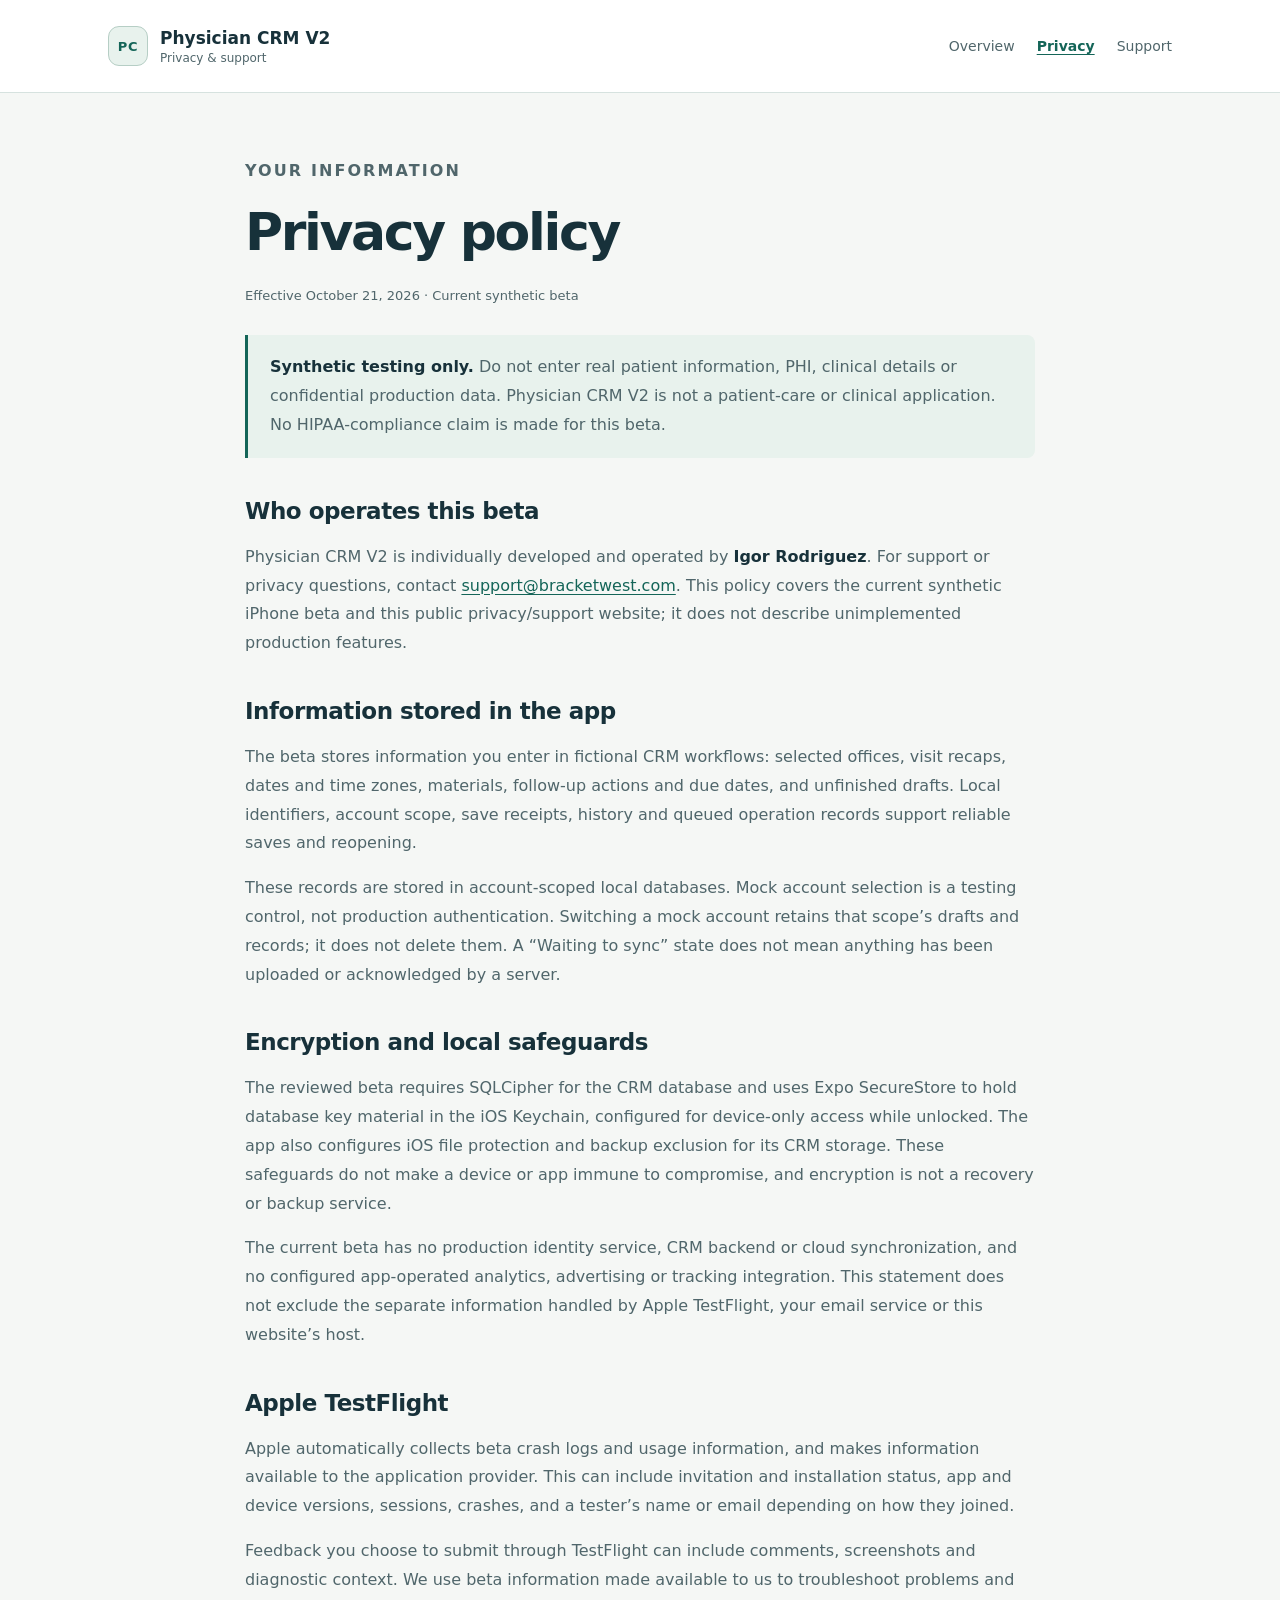
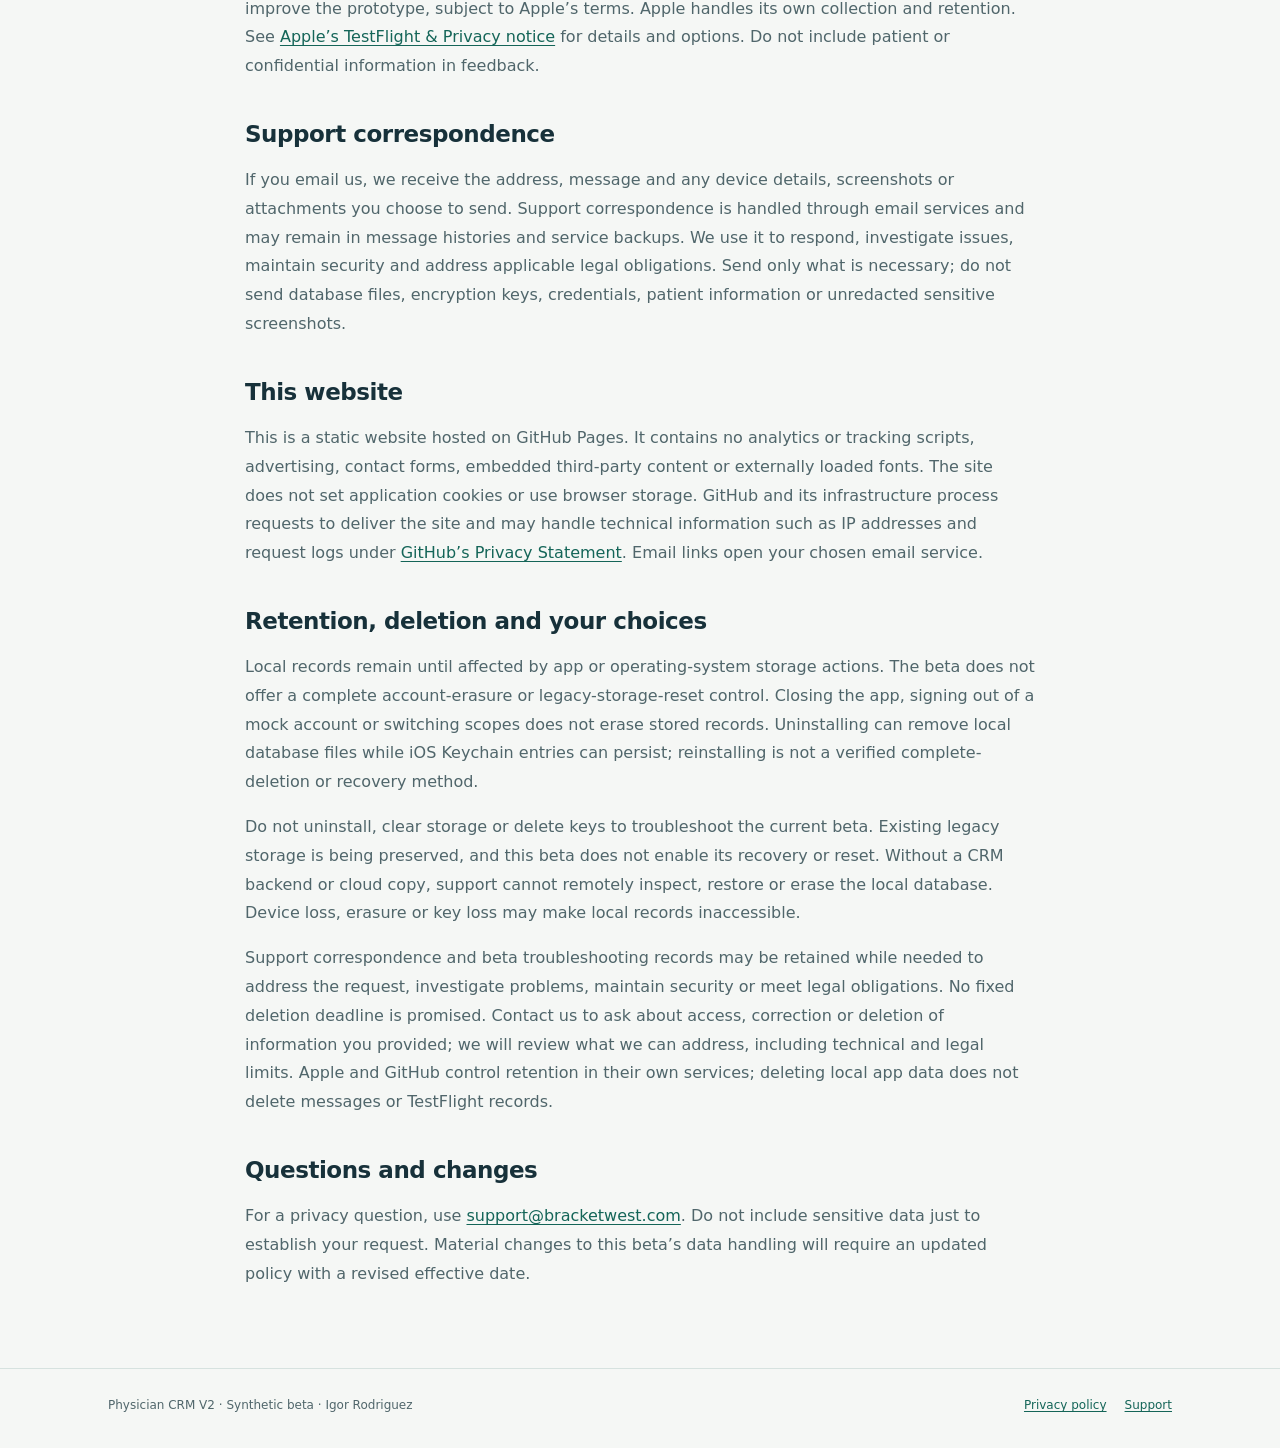
==== privacy/index.html @ 6b70af7c "Publish CRM V2 synthetic beta privacy policy and support" ====
<!doctype html>
<html lang="en"><head><meta charset="utf-8"><meta name="viewport" content="width=device-width, initial-scale=1"><meta name="theme-color" content="#146558"><meta name="description" content="Privacy policy for the current Physician CRM V2 synthetic beta and its support website."><meta name="referrer" content="strict-origin-when-cross-origin"><title>Privacy policy | Physician CRM V2</title><link rel="canonical" href="https://sketchiergnome0.github.io/physician-crm-v2-pages/privacy/"><link rel="icon" href="../icon.svg" type="image/svg+xml"><link rel="stylesheet" href="../style.css"></head>
<body><a class="skip" href="#main">Skip to content</a><header><div class="shell"><a class="brand" href="../"><span class="brandmark" aria-hidden="true">PC</span><span>Physician CRM V2<small>Privacy &amp; support</small></span></a><nav aria-label="Main navigation"><a href="../">Overview</a><a href="../privacy/" aria-current="page">Privacy</a><a href="../support/">Support</a></nav></div></header><main id="main" class="shell">
<article class="document"><p class="eyebrow">Your information</p><h1>Privacy policy</h1><p class="meta">Effective October 21, 2026 · Current synthetic beta</p>
<aside class="notice"><p><strong>Synthetic testing only.</strong> Do not enter real patient information, PHI, clinical details or confidential production data. Physician CRM V2 is not a patient-care or clinical application. No HIPAA-compliance claim is made for this beta.</p></aside>
<h2>Who operates this beta</h2><p>Physician CRM V2 is individually developed and operated by <strong>Igor Rodriguez</strong>. For support or privacy questions, contact <a href="mailto:support@bracketwest.com">support@bracketwest.com</a>. This policy covers the current synthetic iPhone beta and this public privacy/support website; it does not describe unimplemented production features.</p>
<h2>Information stored in the app</h2><p>The beta stores information you enter in fictional CRM workflows: selected offices, visit recaps, dates and time zones, materials, follow-up actions and due dates, and unfinished drafts. Local identifiers, account scope, save receipts, history and queued operation records support reliable saves and reopening.</p><p>These records are stored in account-scoped local databases. Mock account selection is a testing control, not production authentication. Switching a mock account retains that scope’s drafts and records; it does not delete them. A “Waiting to sync” state does not mean anything has been uploaded or acknowledged by a server.</p>
<h2>Encryption and local safeguards</h2><p>The reviewed beta requires SQLCipher for the CRM database and uses Expo SecureStore to hold database key material in the iOS Keychain, configured for device-only access while unlocked. The app also configures iOS file protection and backup exclusion for its CRM storage. These safeguards do not make a device or app immune to compromise, and encryption is not a recovery or backup service.</p><p>The current beta has no production identity service, CRM backend or cloud synchronization, and no configured app-operated analytics, advertising or tracking integration. This statement does not exclude the separate information handled by Apple TestFlight, your email service or this website’s host.</p>
<h2>Apple TestFlight</h2><p>Apple automatically collects beta crash logs and usage information, and makes information available to the application provider. This can include invitation and installation status, app and device versions, sessions, crashes, and a tester’s name or email depending on how they joined.</p><p>Feedback you choose to submit through TestFlight can include comments, screenshots and diagnostic context. We use beta information made available to us to troubleshoot problems and improve the prototype, subject to Apple’s terms. Apple handles its own collection and retention. See <a href="https://www.apple.com/legal/privacy/data/en/test-flight/">Apple’s TestFlight &amp; Privacy notice</a> for details and options. Do not include patient or confidential information in feedback.</p>
<h2>Support correspondence</h2><p>If you email us, we receive the address, message and any device details, screenshots or attachments you choose to send. Support correspondence is handled through email services and may remain in message histories and service backups. We use it to respond, investigate issues, maintain security and address applicable legal obligations. Send only what is necessary; do not send database files, encryption keys, credentials, patient information or unredacted sensitive screenshots.</p>
<h2>This website</h2><p>This is a static website hosted on GitHub Pages. It contains no analytics or tracking scripts, advertising, contact forms, embedded third-party content or externally loaded fonts. The site does not set application cookies or use browser storage. GitHub and its infrastructure process requests to deliver the site and may handle technical information such as IP addresses and request logs under <a href="https://docs.github.com/en/site-policy/privacy-policies/github-general-privacy-statement">GitHub’s Privacy Statement</a>. Email links open your chosen email service.</p>
<h2>Retention, deletion and your choices</h2><p>Local records remain until affected by app or operating-system storage actions. The beta does not offer a complete account-erasure or legacy-storage-reset control. Closing the app, signing out of a mock account or switching scopes does not erase stored records. Uninstalling can remove local database files while iOS Keychain entries can persist; reinstalling is not a verified complete-deletion or recovery method.</p><p>Do not uninstall, clear storage or delete keys to troubleshoot the current beta. Existing legacy storage is being preserved, and this beta does not enable its recovery or reset. Without a CRM backend or cloud copy, support cannot remotely inspect, restore or erase the local database. Device loss, erasure or key loss may make local records inaccessible.</p><p>Support correspondence and beta troubleshooting records may be retained while needed to address the request, investigate problems, maintain security or meet legal obligations. No fixed deletion deadline is promised. Contact us to ask about access, correction or deletion of information you provided; we will review what we can address, including technical and legal limits. Apple and GitHub control retention in their own services; deleting local app data does not delete messages or TestFlight records.</p>
<h2>Questions and changes</h2><p>For a privacy question, use <a href="mailto:support@bracketwest.com">support@bracketwest.com</a>. Do not include sensitive data just to establish your request. Material changes to this beta’s data handling will require an updated policy with a revised effective date.</p>
</article></main><footer><div class="shell"><span>Physician CRM V2 · Synthetic beta · Igor Rodriguez</span><span><a href="../privacy/">Privacy policy</a><a href="../support/">Support</a></span></div></footer></body></html>
---- style.css ----
@charset "UTF-8";
:root{color-scheme:light;--ink:#17313a;--muted:#50666b;--paper:#f5f7f5;--line:#d6e2df;--accent:#146558;--soft:#e8f2ed;font-family:ui-sans-serif,system-ui,-apple-system,BlinkMacSystemFont,"Segoe UI",sans-serif;background:var(--paper);color:var(--ink)}
*{box-sizing:border-box}body{margin:0}a{color:var(--accent);text-underline-offset:.2em}a:hover{text-decoration-thickness:2px}a:focus-visible{outline:3px solid #9f691c;outline-offset:5px;border-radius:3px}.skip{position:absolute;left:16px;top:-70px;background:white;padding:12px;z-index:2}.skip:focus{top:12px}.shell{max-width:1120px;margin:auto;padding:0 28px}header{border-bottom:1px solid var(--line);background:#fff}header .shell{min-height:92px;display:flex;align-items:center;justify-content:space-between;gap:22px;padding-top:20px;padding-bottom:20px}.brand{display:flex;gap:12px;align-items:center;color:var(--ink);text-decoration:none;font-size:17px;font-weight:700}.brandmark{display:grid;place-items:center;width:40px;height:40px;border:1px solid #b6cec5;border-radius:11px;background:var(--soft);color:var(--accent);font-size:13px;letter-spacing:.05em}.brand small{display:block;color:var(--muted);font-size:12px;font-weight:500;margin-top:3px}nav{display:flex;flex-wrap:wrap;gap:22px;font-size:14px}nav a{color:var(--muted);text-decoration:none;padding:8px 0}nav a[aria-current=page]{color:var(--accent);font-weight:700;text-decoration:underline}.hero{padding-top:72px;padding-bottom:58px}.eyebrow{font-size:12px;font-weight:700;letter-spacing:.13em;text-transform:uppercase;color:var(--accent);margin:0 0 18px}.badge{display:inline-flex;gap:7px;align-items:center;border:1px solid #cadbcf;border-radius:99px;background:var(--soft);padding:7px 12px;color:#285849;font-size:12px;font-weight:600;margin-bottom:22px}.badge::before{content:"";width:6px;height:6px;border-radius:50%;background:var(--accent)}h1{font-size:clamp(34px,5vw,64px);line-height:1.08;letter-spacing:-.045em;font-weight:650;margin:0 0 24px;max-width:820px}.lead{font-size:19px;line-height:1.65;color:var(--muted);max-width:710px;margin:0}.cards{display:grid;grid-template-columns:repeat(2,minmax(0,1fr));gap:22px;margin-bottom:46px}.card{background:#fff;border:1px solid var(--line);border-radius:16px;padding:30px;text-decoration:none;color:var(--ink);display:block}.card:hover{border-color:var(--accent)}.card .number{font-size:12px;letter-spacing:.1em;color:var(--accent)}.card h2{font-size:25px;margin:24px 0 12px;letter-spacing:-.025em}.card p{color:var(--muted);line-height:1.7;margin:0 0 24px}.card .more{color:var(--accent);font-size:14px;font-weight:650}.notice{border-left:3px solid var(--accent);padding:18px 22px;background:var(--soft);border-radius:0 8px 8px 0;line-height:1.7}.notice p{margin:0}.overview{display:grid;grid-template-columns:repeat(3,minmax(0,1fr));gap:30px;margin:40px 0 62px}.overview h2{font-size:17px;margin-bottom:10px}.overview p{color:var(--muted);line-height:1.7;font-size:15px}.document{max-width:790px;margin:0 auto;padding:64px 0}.document h1{font-size:clamp(34px,5vw,52px)}.document h2{font-size:23px;letter-spacing:-.02em;line-height:1.35;margin:38px 0 13px}.document h3{font-size:18px;margin:26px 0 10px}.document p,.document li{font-size:16px;line-height:1.8;color:var(--muted)}.document strong{color:var(--ink)}.document li{padding-left:3px;margin-bottom:8px}.document ul,.document ol{padding-left:25px}.meta{font-size:13px!important;color:var(--muted);margin-bottom:28px}.contact{padding:24px;border:1px solid var(--line);background:white;border-radius:12px;margin:28px 0;overflow-wrap:anywhere}.contact h2{margin-top:0}.contact p:last-child{margin-bottom:0}footer{border-top:1px solid var(--line);padding:26px 0 32px;color:var(--muted);font-size:12px;line-height:1.7}footer .shell{display:flex;flex-wrap:wrap;justify-content:space-between;gap:14px}footer a{margin-left:18px}.document a{overflow-wrap:anywhere}@media(max-width:640px){.shell{padding-left:20px;padding-right:20px}header .shell{align-items:flex-start;flex-direction:column;gap:12px;padding-top:18px;padding-bottom:14px}nav{gap:24px}.hero{padding-top:44px;padding-bottom:34px}.lead{font-size:17px}.cards,.overview{grid-template-columns:1fr}.card{padding:25px}.card h2{margin-top:18px}.overview{gap:12px;margin-top:28px;margin-bottom:38px}.document{padding:38px 0}.document p,.document li{font-size:16px}.document h2{margin-top:30px}footer a{margin-left:0;margin-right:18px}}@media print{header,footer,.skip{display:none}.document{max-width:none;padding:0}:root{background:white;color:black}.notice,.contact{break-inside:avoid}a{color:inherit}}
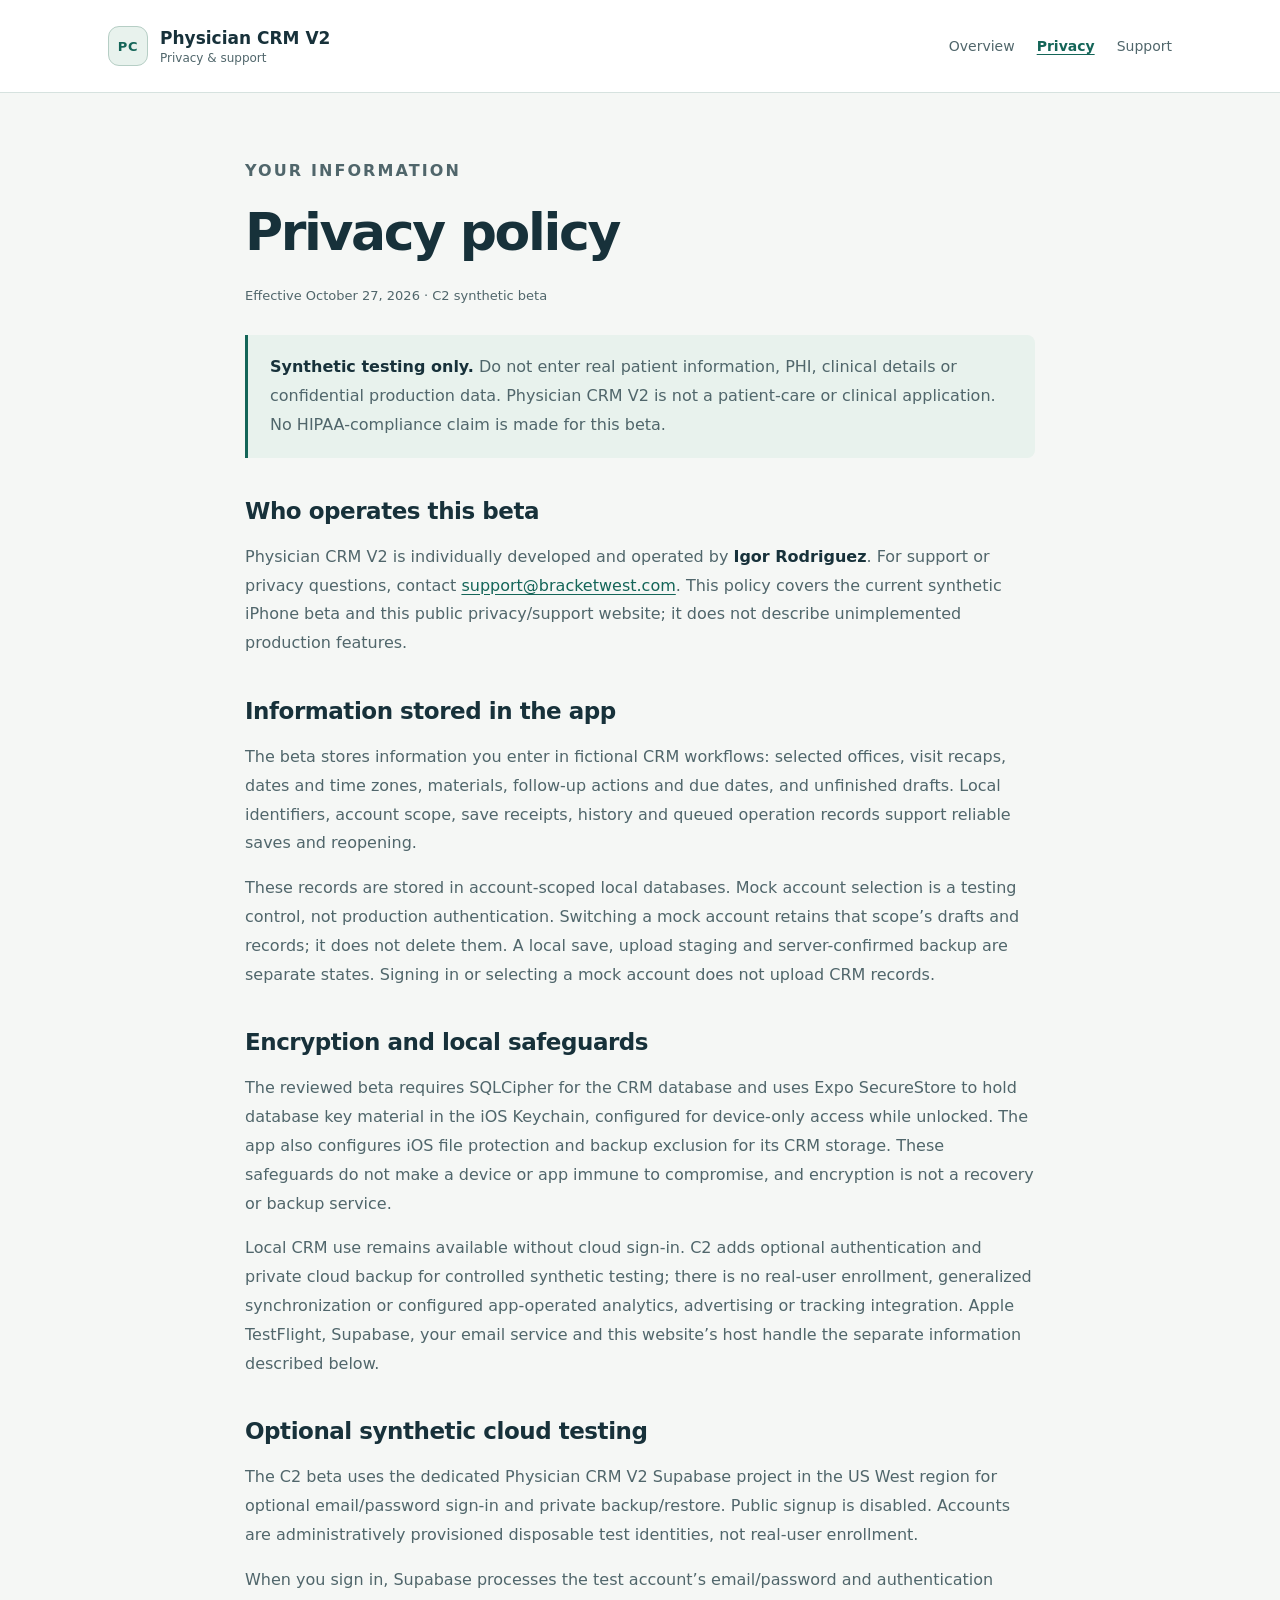
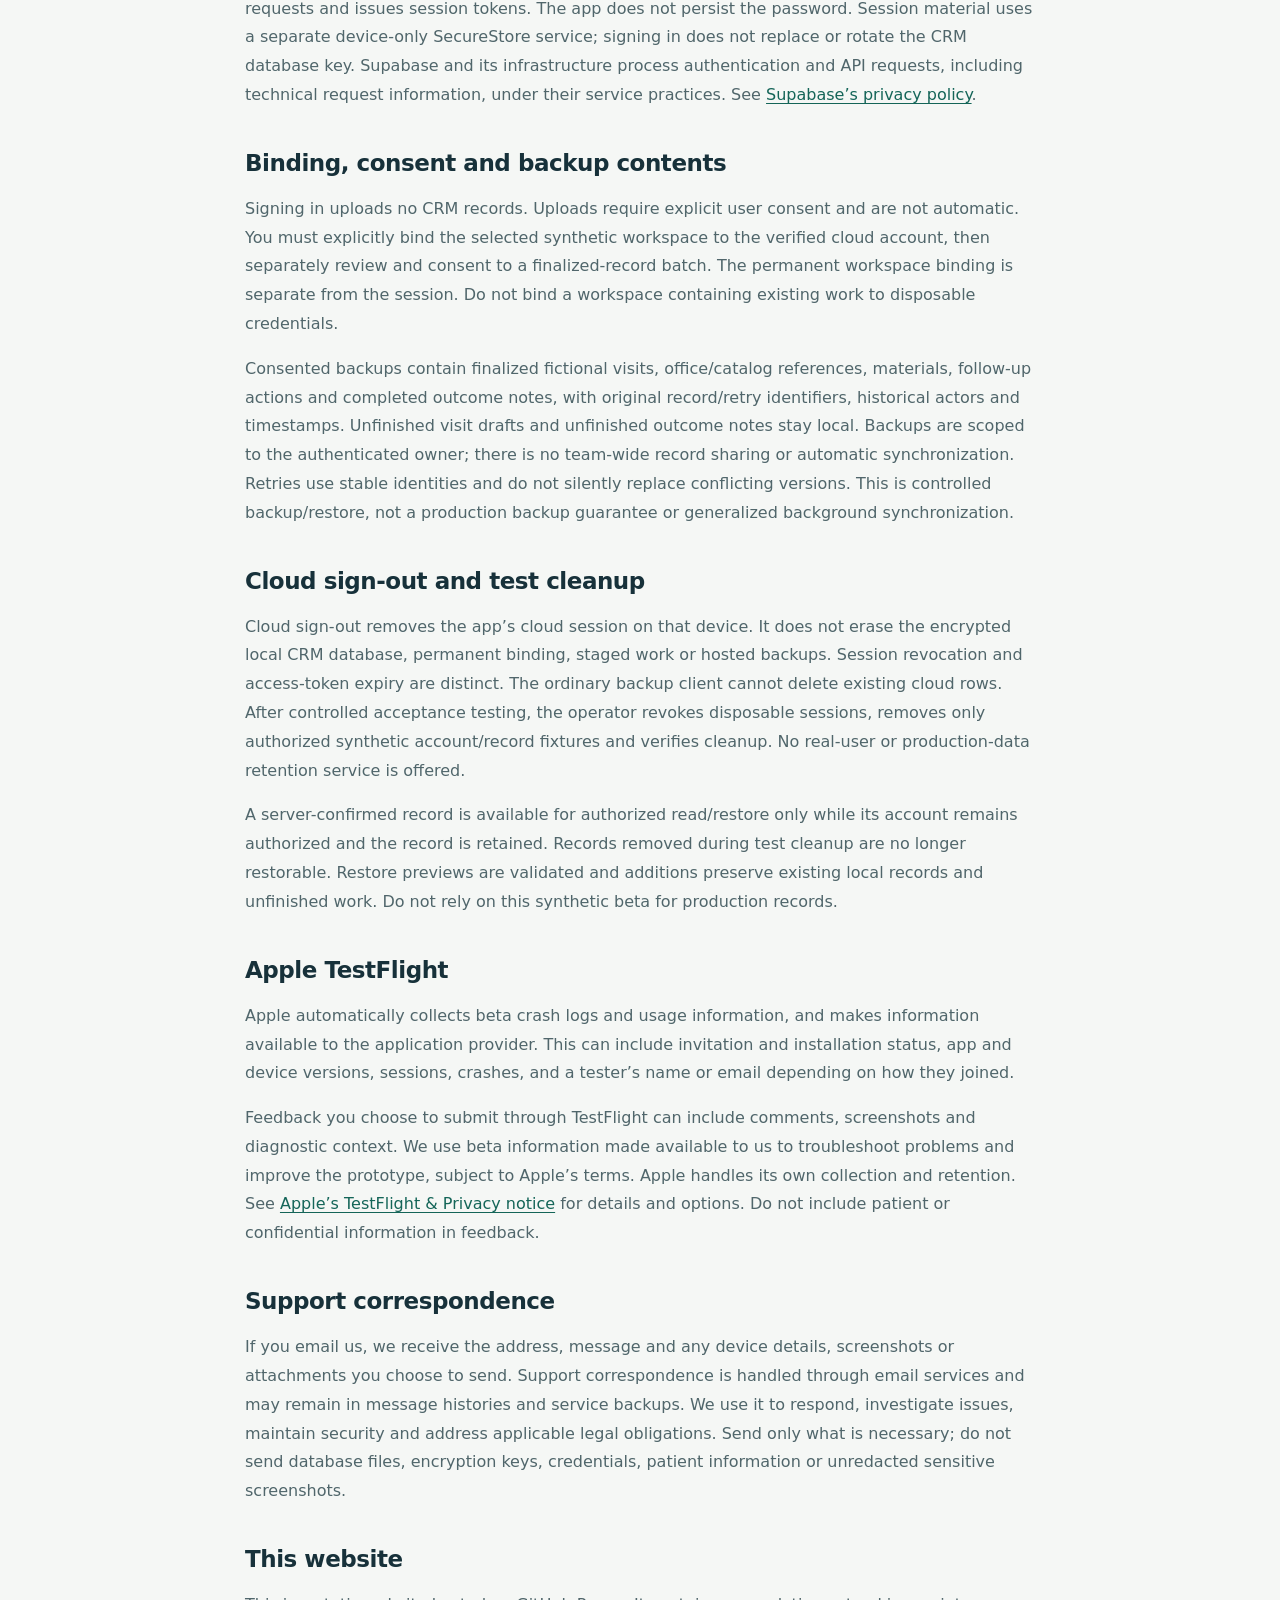
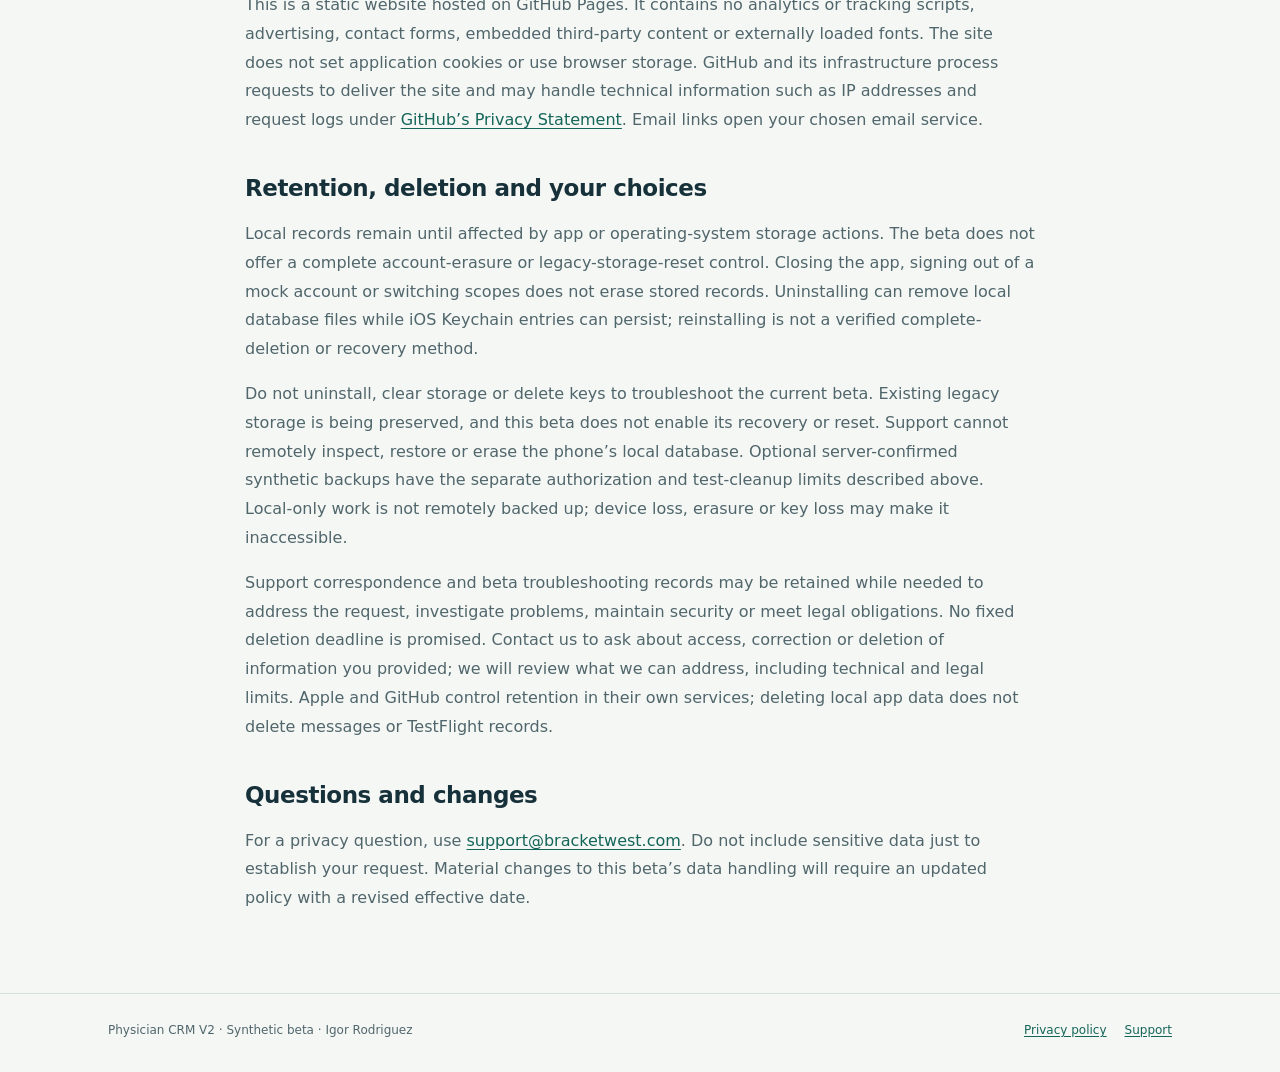
==== commit 7634e5dd: "docs: disclose optional consented C2 synthetic backups" ====
--- a/privacy/index.html
+++ b/privacy/index.html
@@ -1,14 +1,17 @@
 <!doctype html>
 <html lang="en"><head><meta charset="utf-8"><meta name="viewport" content="width=device-width, initial-scale=1"><meta name="theme-color" content="#146558"><meta name="description" content="Privacy policy for the current Physician CRM V2 synthetic beta and its support website."><meta name="referrer" content="strict-origin-when-cross-origin"><title>Privacy policy | Physician CRM V2</title><link rel="canonical" href="https://sketchiergnome0.github.io/physician-crm-v2-pages/privacy/"><link rel="icon" href="../icon.svg" type="image/svg+xml"><link rel="stylesheet" href="../style.css"></head>
 <body><a class="skip" href="#main">Skip to content</a><header><div class="shell"><a class="brand" href="../"><span class="brandmark" aria-hidden="true">PC</span><span>Physician CRM V2<small>Privacy &amp; support</small></span></a><nav aria-label="Main navigation"><a href="../">Overview</a><a href="../privacy/" aria-current="page">Privacy</a><a href="../support/">Support</a></nav></div></header><main id="main" class="shell">
-<article class="document"><p class="eyebrow">Your information</p><h1>Privacy policy</h1><p class="meta">Effective October 21, 2026 · Current synthetic beta</p>
+<article class="document"><p class="eyebrow">Your information</p><h1>Privacy policy</h1><p class="meta">Effective October 27, 2026 · C2 synthetic beta</p>
 <aside class="notice"><p><strong>Synthetic testing only.</strong> Do not enter real patient information, PHI, clinical details or confidential production data. Physician CRM V2 is not a patient-care or clinical application. No HIPAA-compliance claim is made for this beta.</p></aside>
 <h2>Who operates this beta</h2><p>Physician CRM V2 is individually developed and operated by <strong>Igor Rodriguez</strong>. For support or privacy questions, contact <a href="mailto:support@bracketwest.com">support@bracketwest.com</a>. This policy covers the current synthetic iPhone beta and this public privacy/support website; it does not describe unimplemented production features.</p>
-<h2>Information stored in the app</h2><p>The beta stores information you enter in fictional CRM workflows: selected offices, visit recaps, dates and time zones, materials, follow-up actions and due dates, and unfinished drafts. Local identifiers, account scope, save receipts, history and queued operation records support reliable saves and reopening.</p><p>These records are stored in account-scoped local databases. Mock account selection is a testing control, not production authentication. Switching a mock account retains that scope’s drafts and records; it does not delete them. A “Waiting to sync” state does not mean anything has been uploaded or acknowledged by a server.</p>
-<h2>Encryption and local safeguards</h2><p>The reviewed beta requires SQLCipher for the CRM database and uses Expo SecureStore to hold database key material in the iOS Keychain, configured for device-only access while unlocked. The app also configures iOS file protection and backup exclusion for its CRM storage. These safeguards do not make a device or app immune to compromise, and encryption is not a recovery or backup service.</p><p>The current beta has no production identity service, CRM backend or cloud synchronization, and no configured app-operated analytics, advertising or tracking integration. This statement does not exclude the separate information handled by Apple TestFlight, your email service or this website’s host.</p>
+<h2>Information stored in the app</h2><p>The beta stores information you enter in fictional CRM workflows: selected offices, visit recaps, dates and time zones, materials, follow-up actions and due dates, and unfinished drafts. Local identifiers, account scope, save receipts, history and queued operation records support reliable saves and reopening.</p><p>These records are stored in account-scoped local databases. Mock account selection is a testing control, not production authentication. Switching a mock account retains that scope’s drafts and records; it does not delete them. A local save, upload staging and server-confirmed backup are separate states. Signing in or selecting a mock account does not upload CRM records.</p>
+<h2>Encryption and local safeguards</h2><p>The reviewed beta requires SQLCipher for the CRM database and uses Expo SecureStore to hold database key material in the iOS Keychain, configured for device-only access while unlocked. The app also configures iOS file protection and backup exclusion for its CRM storage. These safeguards do not make a device or app immune to compromise, and encryption is not a recovery or backup service.</p><p>Local CRM use remains available without cloud sign-in. C2 adds optional authentication and private cloud backup for controlled synthetic testing; there is no real-user enrollment, generalized synchronization or configured app-operated analytics, advertising or tracking integration. Apple TestFlight, Supabase, your email service and this website’s host handle the separate information described below.</p>
+<h2>Optional synthetic cloud testing</h2><p>The C2 beta uses the dedicated Physician CRM V2 Supabase project in the US West region for optional email/password sign-in and private backup/restore. Public signup is disabled. Accounts are administratively provisioned disposable test identities, not real-user enrollment.</p><p>When you sign in, Supabase processes the test account’s email/password and authentication requests and issues session tokens. The app does not persist the password. Session material uses a separate device-only SecureStore service; signing in does not replace or rotate the CRM database key. Supabase and its infrastructure process authentication and API requests, including technical request information, under their service practices. See <a href="https://supabase.com/privacy">Supabase’s privacy policy</a>.</p>
+<h2>Binding, consent and backup contents</h2><p>Signing in uploads no CRM records. Uploads require explicit user consent and are not automatic. You must explicitly bind the selected synthetic workspace to the verified cloud account, then separately review and consent to a finalized-record batch. The permanent workspace binding is separate from the session. Do not bind a workspace containing existing work to disposable credentials.</p><p>Consented backups contain finalized fictional visits, office/catalog references, materials, follow-up actions and completed outcome notes, with original record/retry identifiers, historical actors and timestamps. Unfinished visit drafts and unfinished outcome notes stay local. Backups are scoped to the authenticated owner; there is no team-wide record sharing or automatic synchronization. Retries use stable identities and do not silently replace conflicting versions. This is controlled backup/restore, not a production backup guarantee or generalized background synchronization.</p>
+<h2>Cloud sign-out and test cleanup</h2><p>Cloud sign-out removes the app’s cloud session on that device. It does not erase the encrypted local CRM database, permanent binding, staged work or hosted backups. Session revocation and access-token expiry are distinct. The ordinary backup client cannot delete existing cloud rows. After controlled acceptance testing, the operator revokes disposable sessions, removes only authorized synthetic account/record fixtures and verifies cleanup. No real-user or production-data retention service is offered.</p><p>A server-confirmed record is available for authorized read/restore only while its account remains authorized and the record is retained. Records removed during test cleanup are no longer restorable. Restore previews are validated and additions preserve existing local records and unfinished work. Do not rely on this synthetic beta for production records.</p>
 <h2>Apple TestFlight</h2><p>Apple automatically collects beta crash logs and usage information, and makes information available to the application provider. This can include invitation and installation status, app and device versions, sessions, crashes, and a tester’s name or email depending on how they joined.</p><p>Feedback you choose to submit through TestFlight can include comments, screenshots and diagnostic context. We use beta information made available to us to troubleshoot problems and improve the prototype, subject to Apple’s terms. Apple handles its own collection and retention. See <a href="https://www.apple.com/legal/privacy/data/en/test-flight/">Apple’s TestFlight &amp; Privacy notice</a> for details and options. Do not include patient or confidential information in feedback.</p>
 <h2>Support correspondence</h2><p>If you email us, we receive the address, message and any device details, screenshots or attachments you choose to send. Support correspondence is handled through email services and may remain in message histories and service backups. We use it to respond, investigate issues, maintain security and address applicable legal obligations. Send only what is necessary; do not send database files, encryption keys, credentials, patient information or unredacted sensitive screenshots.</p>
 <h2>This website</h2><p>This is a static website hosted on GitHub Pages. It contains no analytics or tracking scripts, advertising, contact forms, embedded third-party content or externally loaded fonts. The site does not set application cookies or use browser storage. GitHub and its infrastructure process requests to deliver the site and may handle technical information such as IP addresses and request logs under <a href="https://docs.github.com/en/site-policy/privacy-policies/github-general-privacy-statement">GitHub’s Privacy Statement</a>. Email links open your chosen email service.</p>
-<h2>Retention, deletion and your choices</h2><p>Local records remain until affected by app or operating-system storage actions. The beta does not offer a complete account-erasure or legacy-storage-reset control. Closing the app, signing out of a mock account or switching scopes does not erase stored records. Uninstalling can remove local database files while iOS Keychain entries can persist; reinstalling is not a verified complete-deletion or recovery method.</p><p>Do not uninstall, clear storage or delete keys to troubleshoot the current beta. Existing legacy storage is being preserved, and this beta does not enable its recovery or reset. Without a CRM backend or cloud copy, support cannot remotely inspect, restore or erase the local database. Device loss, erasure or key loss may make local records inaccessible.</p><p>Support correspondence and beta troubleshooting records may be retained while needed to address the request, investigate problems, maintain security or meet legal obligations. No fixed deletion deadline is promised. Contact us to ask about access, correction or deletion of information you provided; we will review what we can address, including technical and legal limits. Apple and GitHub control retention in their own services; deleting local app data does not delete messages or TestFlight records.</p>
+<h2>Retention, deletion and your choices</h2><p>Local records remain until affected by app or operating-system storage actions. The beta does not offer a complete account-erasure or legacy-storage-reset control. Closing the app, signing out of a mock account or switching scopes does not erase stored records. Uninstalling can remove local database files while iOS Keychain entries can persist; reinstalling is not a verified complete-deletion or recovery method.</p><p>Do not uninstall, clear storage or delete keys to troubleshoot the current beta. Existing legacy storage is being preserved, and this beta does not enable its recovery or reset. Support cannot remotely inspect, restore or erase the phone’s local database. Optional server-confirmed synthetic backups have the separate authorization and test-cleanup limits described above. Local-only work is not remotely backed up; device loss, erasure or key loss may make it inaccessible.</p><p>Support correspondence and beta troubleshooting records may be retained while needed to address the request, investigate problems, maintain security or meet legal obligations. No fixed deletion deadline is promised. Contact us to ask about access, correction or deletion of information you provided; we will review what we can address, including technical and legal limits. Apple and GitHub control retention in their own services; deleting local app data does not delete messages or TestFlight records.</p>
 <h2>Questions and changes</h2><p>For a privacy question, use <a href="mailto:support@bracketwest.com">support@bracketwest.com</a>. Do not include sensitive data just to establish your request. Material changes to this beta’s data handling will require an updated policy with a revised effective date.</p>
-</article></main><footer><div class="shell"><span>Physician CRM V2 · Synthetic beta · Igor Rodriguez</span><span><a href="../privacy/">Privacy policy</a><a href="../support/">Support</a></span></div></footer></body></html>+</article></main><footer><div class="shell"><span>Physician CRM V2 · Synthetic beta · Igor Rodriguez</span><span><a href="../privacy/">Privacy policy</a><a href="../support/">Support</a></span></div></footer></body></html>
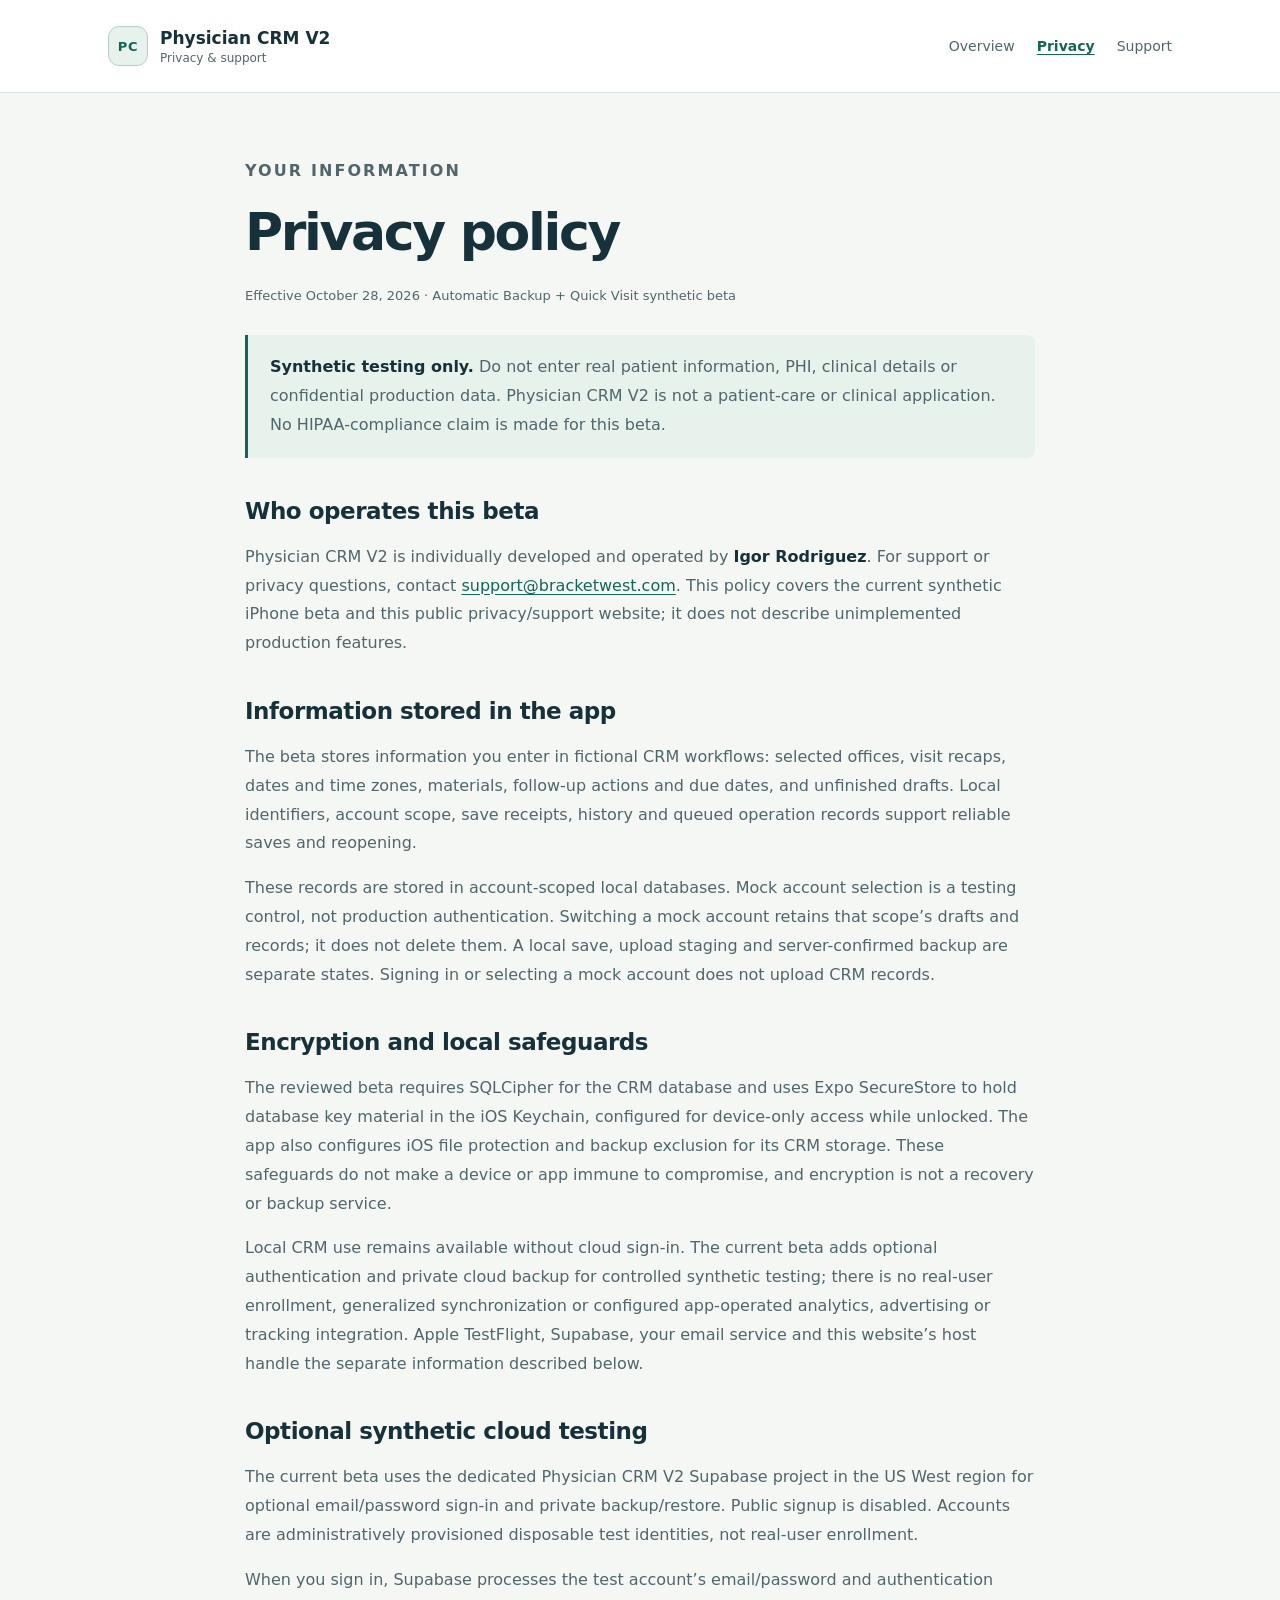
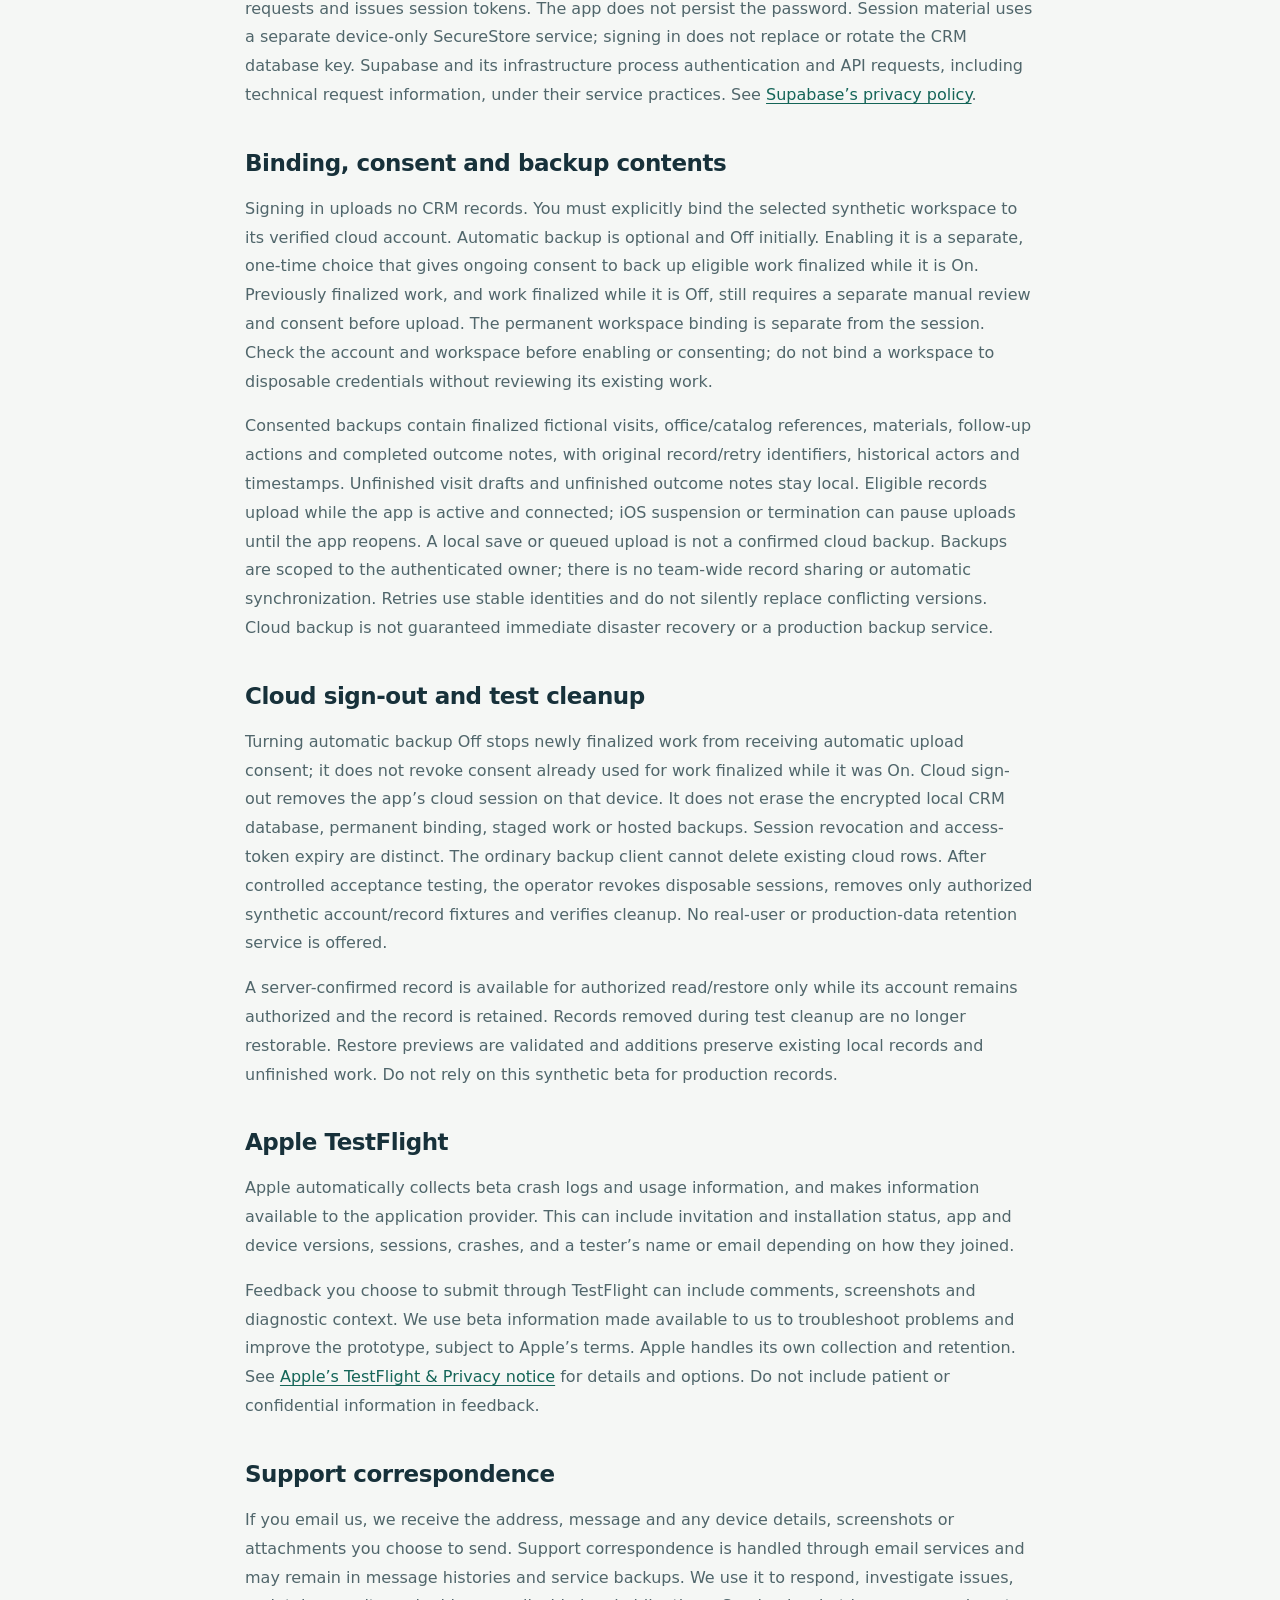
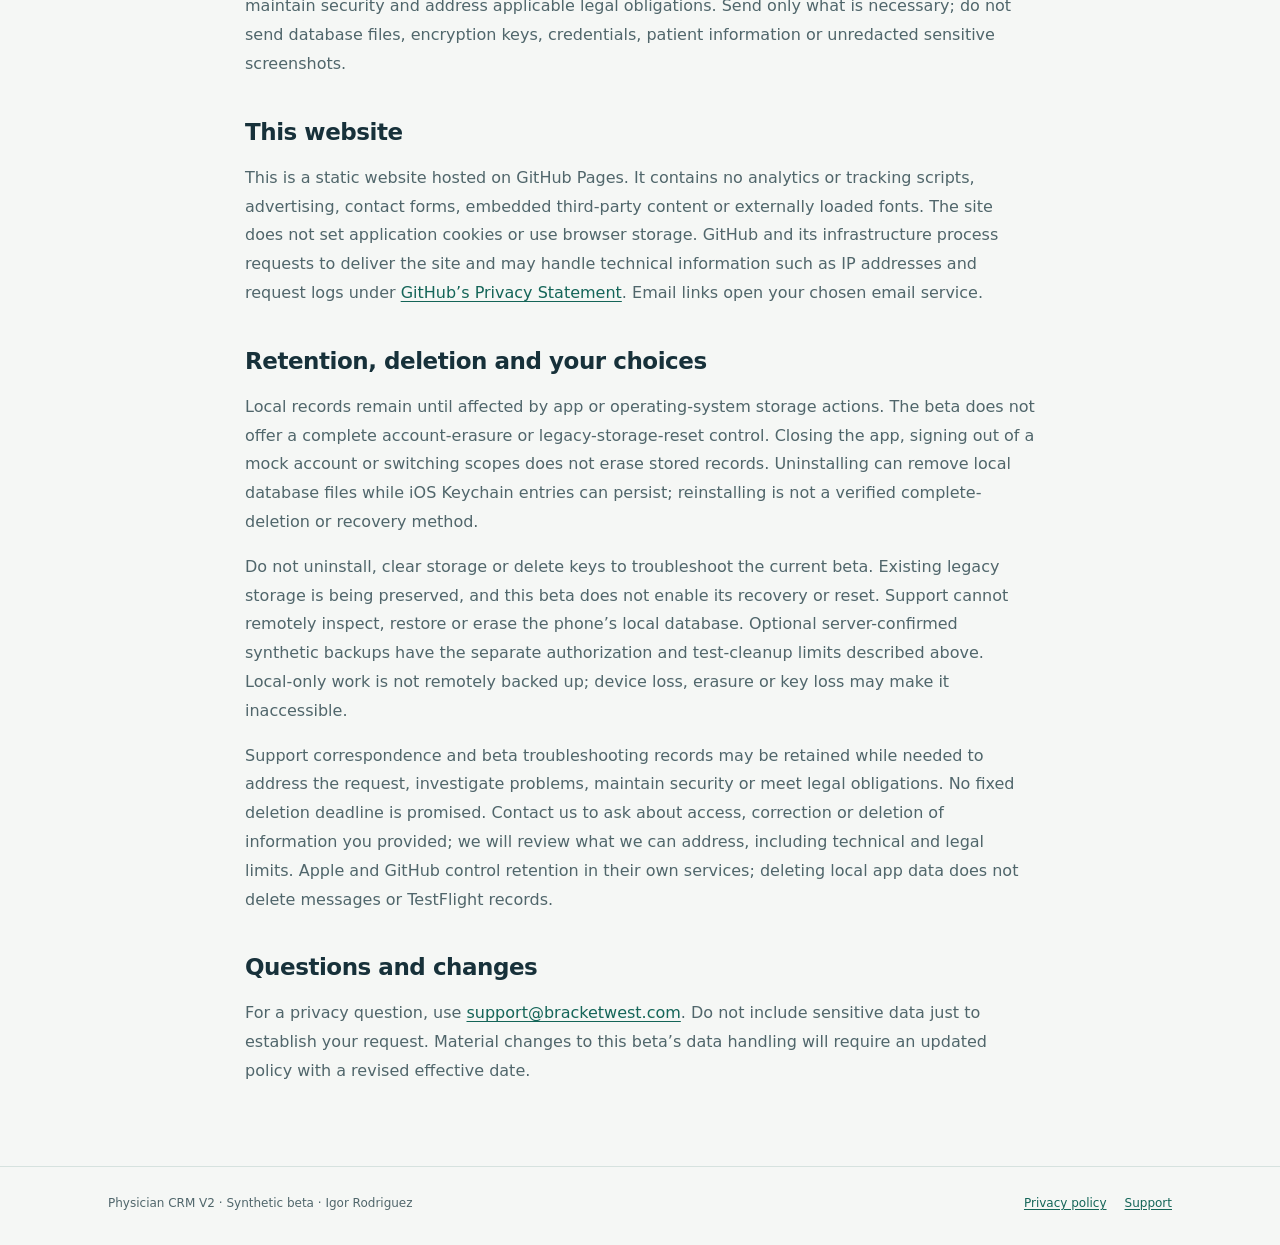
==== commit 855212ac: "Clarify opt-in automatic backup privacy disclosures" ====
--- a/privacy/index.html
+++ b/privacy/index.html
@@ -1,14 +1,14 @@
 <!doctype html>
 <html lang="en"><head><meta charset="utf-8"><meta name="viewport" content="width=device-width, initial-scale=1"><meta name="theme-color" content="#146558"><meta name="description" content="Privacy policy for the current Physician CRM V2 synthetic beta and its support website."><meta name="referrer" content="strict-origin-when-cross-origin"><title>Privacy policy | Physician CRM V2</title><link rel="canonical" href="https://sketchiergnome0.github.io/physician-crm-v2-pages/privacy/"><link rel="icon" href="../icon.svg" type="image/svg+xml"><link rel="stylesheet" href="../style.css"></head>
 <body><a class="skip" href="#main">Skip to content</a><header><div class="shell"><a class="brand" href="../"><span class="brandmark" aria-hidden="true">PC</span><span>Physician CRM V2<small>Privacy &amp; support</small></span></a><nav aria-label="Main navigation"><a href="../">Overview</a><a href="../privacy/" aria-current="page">Privacy</a><a href="../support/">Support</a></nav></div></header><main id="main" class="shell">
-<article class="document"><p class="eyebrow">Your information</p><h1>Privacy policy</h1><p class="meta">Effective October 27, 2026 · C2 synthetic beta</p>
+<article class="document"><p class="eyebrow">Your information</p><h1>Privacy policy</h1><p class="meta">Effective October 28, 2026 · Automatic Backup + Quick Visit synthetic beta</p>
 <aside class="notice"><p><strong>Synthetic testing only.</strong> Do not enter real patient information, PHI, clinical details or confidential production data. Physician CRM V2 is not a patient-care or clinical application. No HIPAA-compliance claim is made for this beta.</p></aside>
 <h2>Who operates this beta</h2><p>Physician CRM V2 is individually developed and operated by <strong>Igor Rodriguez</strong>. For support or privacy questions, contact <a href="mailto:support@bracketwest.com">support@bracketwest.com</a>. This policy covers the current synthetic iPhone beta and this public privacy/support website; it does not describe unimplemented production features.</p>
 <h2>Information stored in the app</h2><p>The beta stores information you enter in fictional CRM workflows: selected offices, visit recaps, dates and time zones, materials, follow-up actions and due dates, and unfinished drafts. Local identifiers, account scope, save receipts, history and queued operation records support reliable saves and reopening.</p><p>These records are stored in account-scoped local databases. Mock account selection is a testing control, not production authentication. Switching a mock account retains that scope’s drafts and records; it does not delete them. A local save, upload staging and server-confirmed backup are separate states. Signing in or selecting a mock account does not upload CRM records.</p>
-<h2>Encryption and local safeguards</h2><p>The reviewed beta requires SQLCipher for the CRM database and uses Expo SecureStore to hold database key material in the iOS Keychain, configured for device-only access while unlocked. The app also configures iOS file protection and backup exclusion for its CRM storage. These safeguards do not make a device or app immune to compromise, and encryption is not a recovery or backup service.</p><p>Local CRM use remains available without cloud sign-in. C2 adds optional authentication and private cloud backup for controlled synthetic testing; there is no real-user enrollment, generalized synchronization or configured app-operated analytics, advertising or tracking integration. Apple TestFlight, Supabase, your email service and this website’s host handle the separate information described below.</p>
-<h2>Optional synthetic cloud testing</h2><p>The C2 beta uses the dedicated Physician CRM V2 Supabase project in the US West region for optional email/password sign-in and private backup/restore. Public signup is disabled. Accounts are administratively provisioned disposable test identities, not real-user enrollment.</p><p>When you sign in, Supabase processes the test account’s email/password and authentication requests and issues session tokens. The app does not persist the password. Session material uses a separate device-only SecureStore service; signing in does not replace or rotate the CRM database key. Supabase and its infrastructure process authentication and API requests, including technical request information, under their service practices. See <a href="https://supabase.com/privacy">Supabase’s privacy policy</a>.</p>
-<h2>Binding, consent and backup contents</h2><p>Signing in uploads no CRM records. Uploads require explicit user consent and are not automatic. You must explicitly bind the selected synthetic workspace to the verified cloud account, then separately review and consent to a finalized-record batch. The permanent workspace binding is separate from the session. Do not bind a workspace containing existing work to disposable credentials.</p><p>Consented backups contain finalized fictional visits, office/catalog references, materials, follow-up actions and completed outcome notes, with original record/retry identifiers, historical actors and timestamps. Unfinished visit drafts and unfinished outcome notes stay local. Backups are scoped to the authenticated owner; there is no team-wide record sharing or automatic synchronization. Retries use stable identities and do not silently replace conflicting versions. This is controlled backup/restore, not a production backup guarantee or generalized background synchronization.</p>
-<h2>Cloud sign-out and test cleanup</h2><p>Cloud sign-out removes the app’s cloud session on that device. It does not erase the encrypted local CRM database, permanent binding, staged work or hosted backups. Session revocation and access-token expiry are distinct. The ordinary backup client cannot delete existing cloud rows. After controlled acceptance testing, the operator revokes disposable sessions, removes only authorized synthetic account/record fixtures and verifies cleanup. No real-user or production-data retention service is offered.</p><p>A server-confirmed record is available for authorized read/restore only while its account remains authorized and the record is retained. Records removed during test cleanup are no longer restorable. Restore previews are validated and additions preserve existing local records and unfinished work. Do not rely on this synthetic beta for production records.</p>
+<h2>Encryption and local safeguards</h2><p>The reviewed beta requires SQLCipher for the CRM database and uses Expo SecureStore to hold database key material in the iOS Keychain, configured for device-only access while unlocked. The app also configures iOS file protection and backup exclusion for its CRM storage. These safeguards do not make a device or app immune to compromise, and encryption is not a recovery or backup service.</p><p>Local CRM use remains available without cloud sign-in. The current beta adds optional authentication and private cloud backup for controlled synthetic testing; there is no real-user enrollment, generalized synchronization or configured app-operated analytics, advertising or tracking integration. Apple TestFlight, Supabase, your email service and this website’s host handle the separate information described below.</p>
+<h2>Optional synthetic cloud testing</h2><p>The current beta uses the dedicated Physician CRM V2 Supabase project in the US West region for optional email/password sign-in and private backup/restore. Public signup is disabled. Accounts are administratively provisioned disposable test identities, not real-user enrollment.</p><p>When you sign in, Supabase processes the test account’s email/password and authentication requests and issues session tokens. The app does not persist the password. Session material uses a separate device-only SecureStore service; signing in does not replace or rotate the CRM database key. Supabase and its infrastructure process authentication and API requests, including technical request information, under their service practices. See <a href="https://supabase.com/privacy">Supabase’s privacy policy</a>.</p>
+<h2>Binding, consent and backup contents</h2><p>Signing in uploads no CRM records. You must explicitly bind the selected synthetic workspace to its verified cloud account. Automatic backup is optional and Off initially. Enabling it is a separate, one-time choice that gives ongoing consent to back up eligible work finalized while it is On. Previously finalized work, and work finalized while it is Off, still requires a separate manual review and consent before upload. The permanent workspace binding is separate from the session. Check the account and workspace before enabling or consenting; do not bind a workspace to disposable credentials without reviewing its existing work.</p><p>Consented backups contain finalized fictional visits, office/catalog references, materials, follow-up actions and completed outcome notes, with original record/retry identifiers, historical actors and timestamps. Unfinished visit drafts and unfinished outcome notes stay local. Eligible records upload while the app is active and connected; iOS suspension or termination can pause uploads until the app reopens. A local save or queued upload is not a confirmed cloud backup. Backups are scoped to the authenticated owner; there is no team-wide record sharing or automatic synchronization. Retries use stable identities and do not silently replace conflicting versions. Cloud backup is not guaranteed immediate disaster recovery or a production backup service.</p>
+<h2>Cloud sign-out and test cleanup</h2><p>Turning automatic backup Off stops newly finalized work from receiving automatic upload consent; it does not revoke consent already used for work finalized while it was On. Cloud sign-out removes the app’s cloud session on that device. It does not erase the encrypted local CRM database, permanent binding, staged work or hosted backups. Session revocation and access-token expiry are distinct. The ordinary backup client cannot delete existing cloud rows. After controlled acceptance testing, the operator revokes disposable sessions, removes only authorized synthetic account/record fixtures and verifies cleanup. No real-user or production-data retention service is offered.</p><p>A server-confirmed record is available for authorized read/restore only while its account remains authorized and the record is retained. Records removed during test cleanup are no longer restorable. Restore previews are validated and additions preserve existing local records and unfinished work. Do not rely on this synthetic beta for production records.</p>
 <h2>Apple TestFlight</h2><p>Apple automatically collects beta crash logs and usage information, and makes information available to the application provider. This can include invitation and installation status, app and device versions, sessions, crashes, and a tester’s name or email depending on how they joined.</p><p>Feedback you choose to submit through TestFlight can include comments, screenshots and diagnostic context. We use beta information made available to us to troubleshoot problems and improve the prototype, subject to Apple’s terms. Apple handles its own collection and retention. See <a href="https://www.apple.com/legal/privacy/data/en/test-flight/">Apple’s TestFlight &amp; Privacy notice</a> for details and options. Do not include patient or confidential information in feedback.</p>
 <h2>Support correspondence</h2><p>If you email us, we receive the address, message and any device details, screenshots or attachments you choose to send. Support correspondence is handled through email services and may remain in message histories and service backups. We use it to respond, investigate issues, maintain security and address applicable legal obligations. Send only what is necessary; do not send database files, encryption keys, credentials, patient information or unredacted sensitive screenshots.</p>
 <h2>This website</h2><p>This is a static website hosted on GitHub Pages. It contains no analytics or tracking scripts, advertising, contact forms, embedded third-party content or externally loaded fonts. The site does not set application cookies or use browser storage. GitHub and its infrastructure process requests to deliver the site and may handle technical information such as IP addresses and request logs under <a href="https://docs.github.com/en/site-policy/privacy-policies/github-general-privacy-statement">GitHub’s Privacy Statement</a>. Email links open your chosen email service.</p>
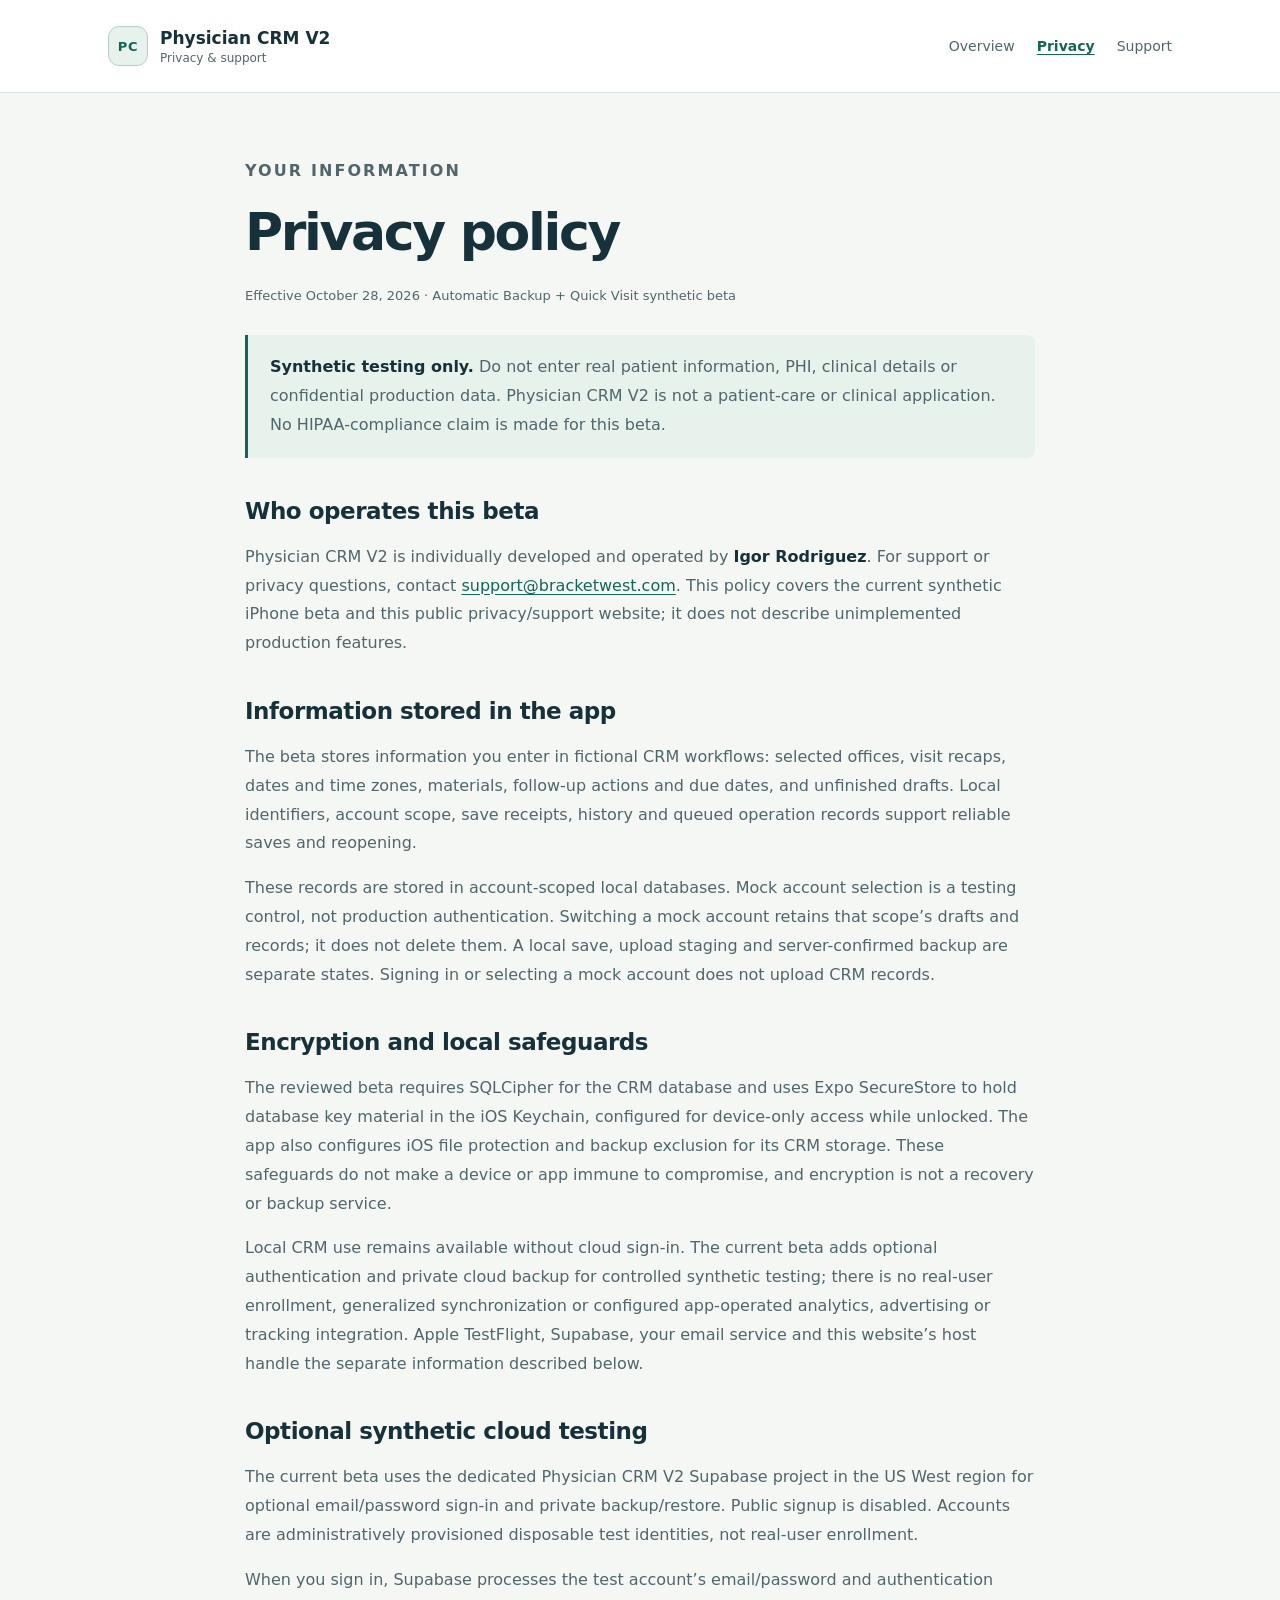
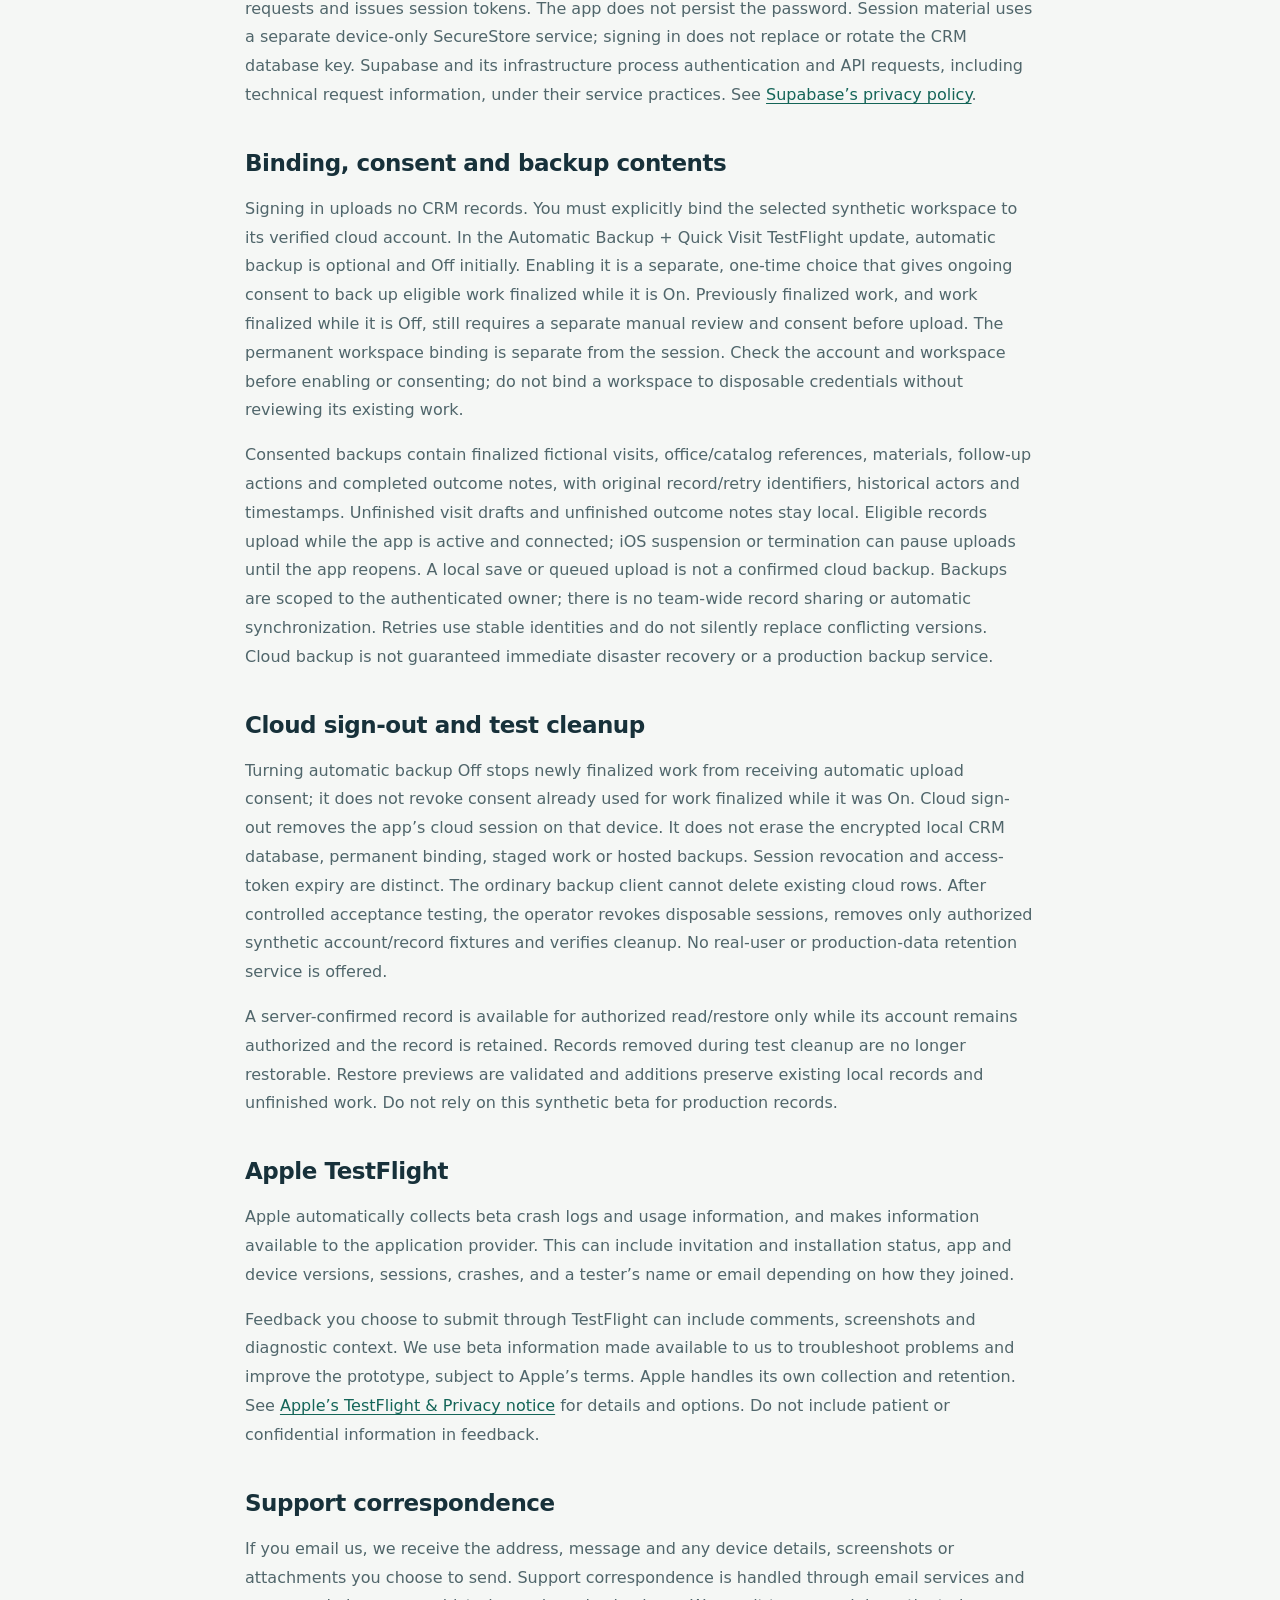
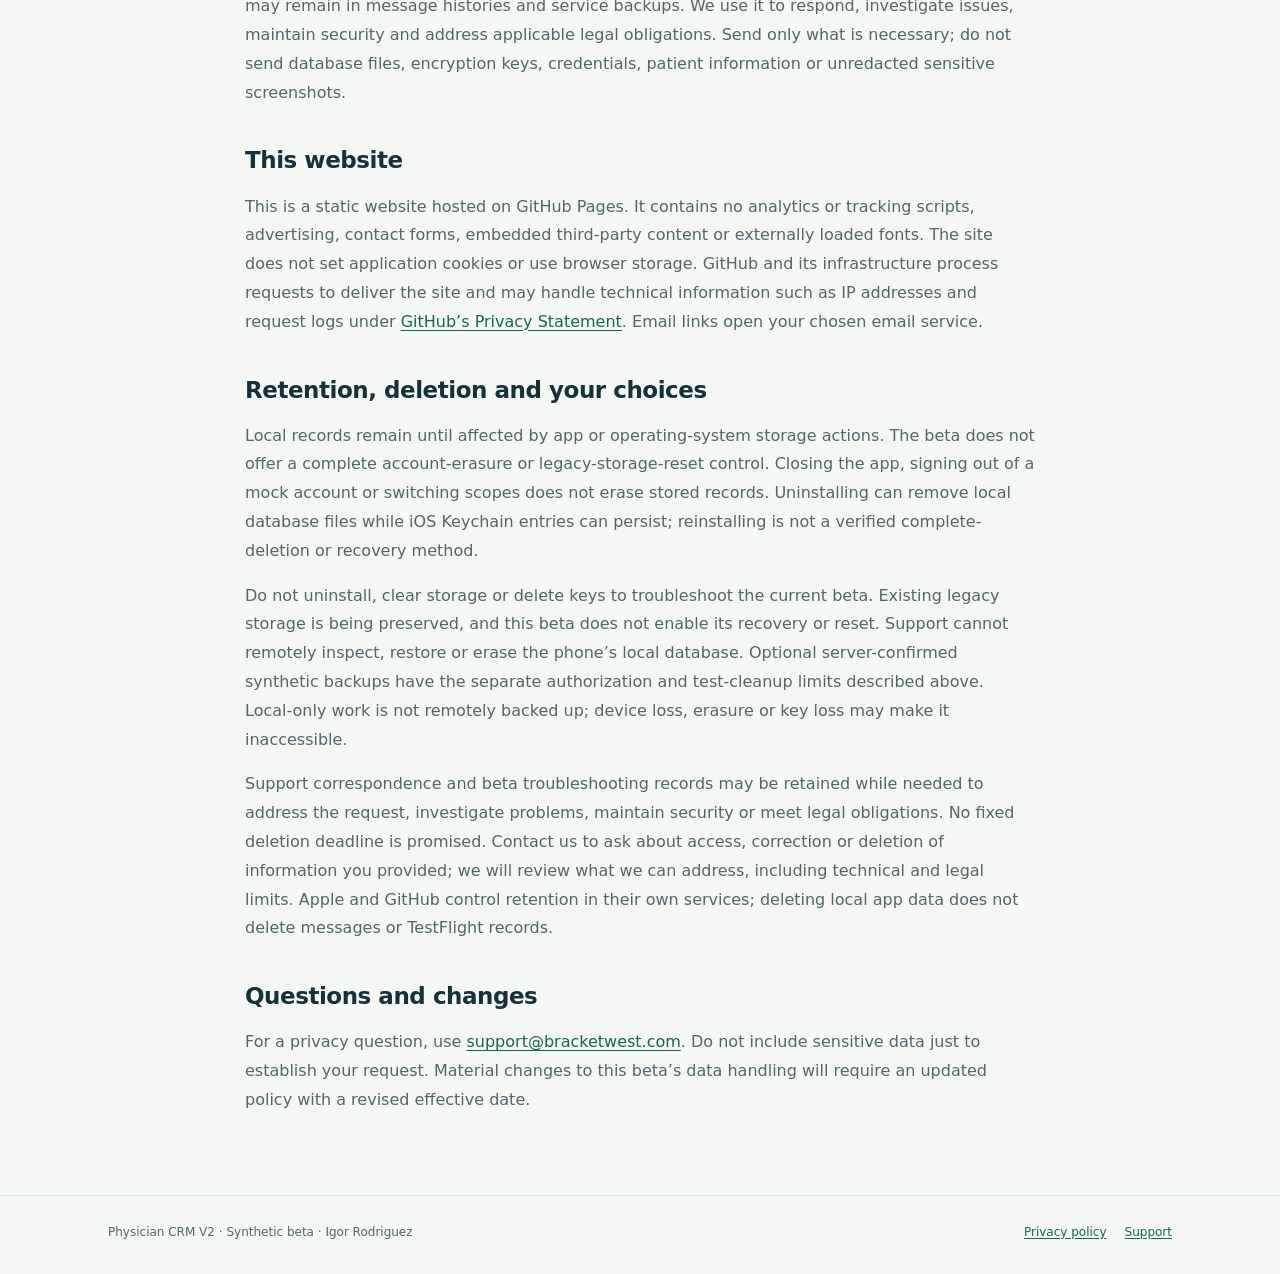
==== commit 45f273f3: "Clarify automatic backup applies to upcoming TestFlight update" ====
--- a/privacy/index.html
+++ b/privacy/index.html
@@ -7,7 +7,7 @@
 <h2>Information stored in the app</h2><p>The beta stores information you enter in fictional CRM workflows: selected offices, visit recaps, dates and time zones, materials, follow-up actions and due dates, and unfinished drafts. Local identifiers, account scope, save receipts, history and queued operation records support reliable saves and reopening.</p><p>These records are stored in account-scoped local databases. Mock account selection is a testing control, not production authentication. Switching a mock account retains that scope’s drafts and records; it does not delete them. A local save, upload staging and server-confirmed backup are separate states. Signing in or selecting a mock account does not upload CRM records.</p>
 <h2>Encryption and local safeguards</h2><p>The reviewed beta requires SQLCipher for the CRM database and uses Expo SecureStore to hold database key material in the iOS Keychain, configured for device-only access while unlocked. The app also configures iOS file protection and backup exclusion for its CRM storage. These safeguards do not make a device or app immune to compromise, and encryption is not a recovery or backup service.</p><p>Local CRM use remains available without cloud sign-in. The current beta adds optional authentication and private cloud backup for controlled synthetic testing; there is no real-user enrollment, generalized synchronization or configured app-operated analytics, advertising or tracking integration. Apple TestFlight, Supabase, your email service and this website’s host handle the separate information described below.</p>
 <h2>Optional synthetic cloud testing</h2><p>The current beta uses the dedicated Physician CRM V2 Supabase project in the US West region for optional email/password sign-in and private backup/restore. Public signup is disabled. Accounts are administratively provisioned disposable test identities, not real-user enrollment.</p><p>When you sign in, Supabase processes the test account’s email/password and authentication requests and issues session tokens. The app does not persist the password. Session material uses a separate device-only SecureStore service; signing in does not replace or rotate the CRM database key. Supabase and its infrastructure process authentication and API requests, including technical request information, under their service practices. See <a href="https://supabase.com/privacy">Supabase’s privacy policy</a>.</p>
-<h2>Binding, consent and backup contents</h2><p>Signing in uploads no CRM records. You must explicitly bind the selected synthetic workspace to its verified cloud account. Automatic backup is optional and Off initially. Enabling it is a separate, one-time choice that gives ongoing consent to back up eligible work finalized while it is On. Previously finalized work, and work finalized while it is Off, still requires a separate manual review and consent before upload. The permanent workspace binding is separate from the session. Check the account and workspace before enabling or consenting; do not bind a workspace to disposable credentials without reviewing its existing work.</p><p>Consented backups contain finalized fictional visits, office/catalog references, materials, follow-up actions and completed outcome notes, with original record/retry identifiers, historical actors and timestamps. Unfinished visit drafts and unfinished outcome notes stay local. Eligible records upload while the app is active and connected; iOS suspension or termination can pause uploads until the app reopens. A local save or queued upload is not a confirmed cloud backup. Backups are scoped to the authenticated owner; there is no team-wide record sharing or automatic synchronization. Retries use stable identities and do not silently replace conflicting versions. Cloud backup is not guaranteed immediate disaster recovery or a production backup service.</p>
+<h2>Binding, consent and backup contents</h2><p>Signing in uploads no CRM records. You must explicitly bind the selected synthetic workspace to its verified cloud account. In the Automatic Backup + Quick Visit TestFlight update, automatic backup is optional and Off initially. Enabling it is a separate, one-time choice that gives ongoing consent to back up eligible work finalized while it is On. Previously finalized work, and work finalized while it is Off, still requires a separate manual review and consent before upload. The permanent workspace binding is separate from the session. Check the account and workspace before enabling or consenting; do not bind a workspace to disposable credentials without reviewing its existing work.</p><p>Consented backups contain finalized fictional visits, office/catalog references, materials, follow-up actions and completed outcome notes, with original record/retry identifiers, historical actors and timestamps. Unfinished visit drafts and unfinished outcome notes stay local. Eligible records upload while the app is active and connected; iOS suspension or termination can pause uploads until the app reopens. A local save or queued upload is not a confirmed cloud backup. Backups are scoped to the authenticated owner; there is no team-wide record sharing or automatic synchronization. Retries use stable identities and do not silently replace conflicting versions. Cloud backup is not guaranteed immediate disaster recovery or a production backup service.</p>
 <h2>Cloud sign-out and test cleanup</h2><p>Turning automatic backup Off stops newly finalized work from receiving automatic upload consent; it does not revoke consent already used for work finalized while it was On. Cloud sign-out removes the app’s cloud session on that device. It does not erase the encrypted local CRM database, permanent binding, staged work or hosted backups. Session revocation and access-token expiry are distinct. The ordinary backup client cannot delete existing cloud rows. After controlled acceptance testing, the operator revokes disposable sessions, removes only authorized synthetic account/record fixtures and verifies cleanup. No real-user or production-data retention service is offered.</p><p>A server-confirmed record is available for authorized read/restore only while its account remains authorized and the record is retained. Records removed during test cleanup are no longer restorable. Restore previews are validated and additions preserve existing local records and unfinished work. Do not rely on this synthetic beta for production records.</p>
 <h2>Apple TestFlight</h2><p>Apple automatically collects beta crash logs and usage information, and makes information available to the application provider. This can include invitation and installation status, app and device versions, sessions, crashes, and a tester’s name or email depending on how they joined.</p><p>Feedback you choose to submit through TestFlight can include comments, screenshots and diagnostic context. We use beta information made available to us to troubleshoot problems and improve the prototype, subject to Apple’s terms. Apple handles its own collection and retention. See <a href="https://www.apple.com/legal/privacy/data/en/test-flight/">Apple’s TestFlight &amp; Privacy notice</a> for details and options. Do not include patient or confidential information in feedback.</p>
 <h2>Support correspondence</h2><p>If you email us, we receive the address, message and any device details, screenshots or attachments you choose to send. Support correspondence is handled through email services and may remain in message histories and service backups. We use it to respond, investigate issues, maintain security and address applicable legal obligations. Send only what is necessary; do not send database files, encryption keys, credentials, patient information or unredacted sensitive screenshots.</p>
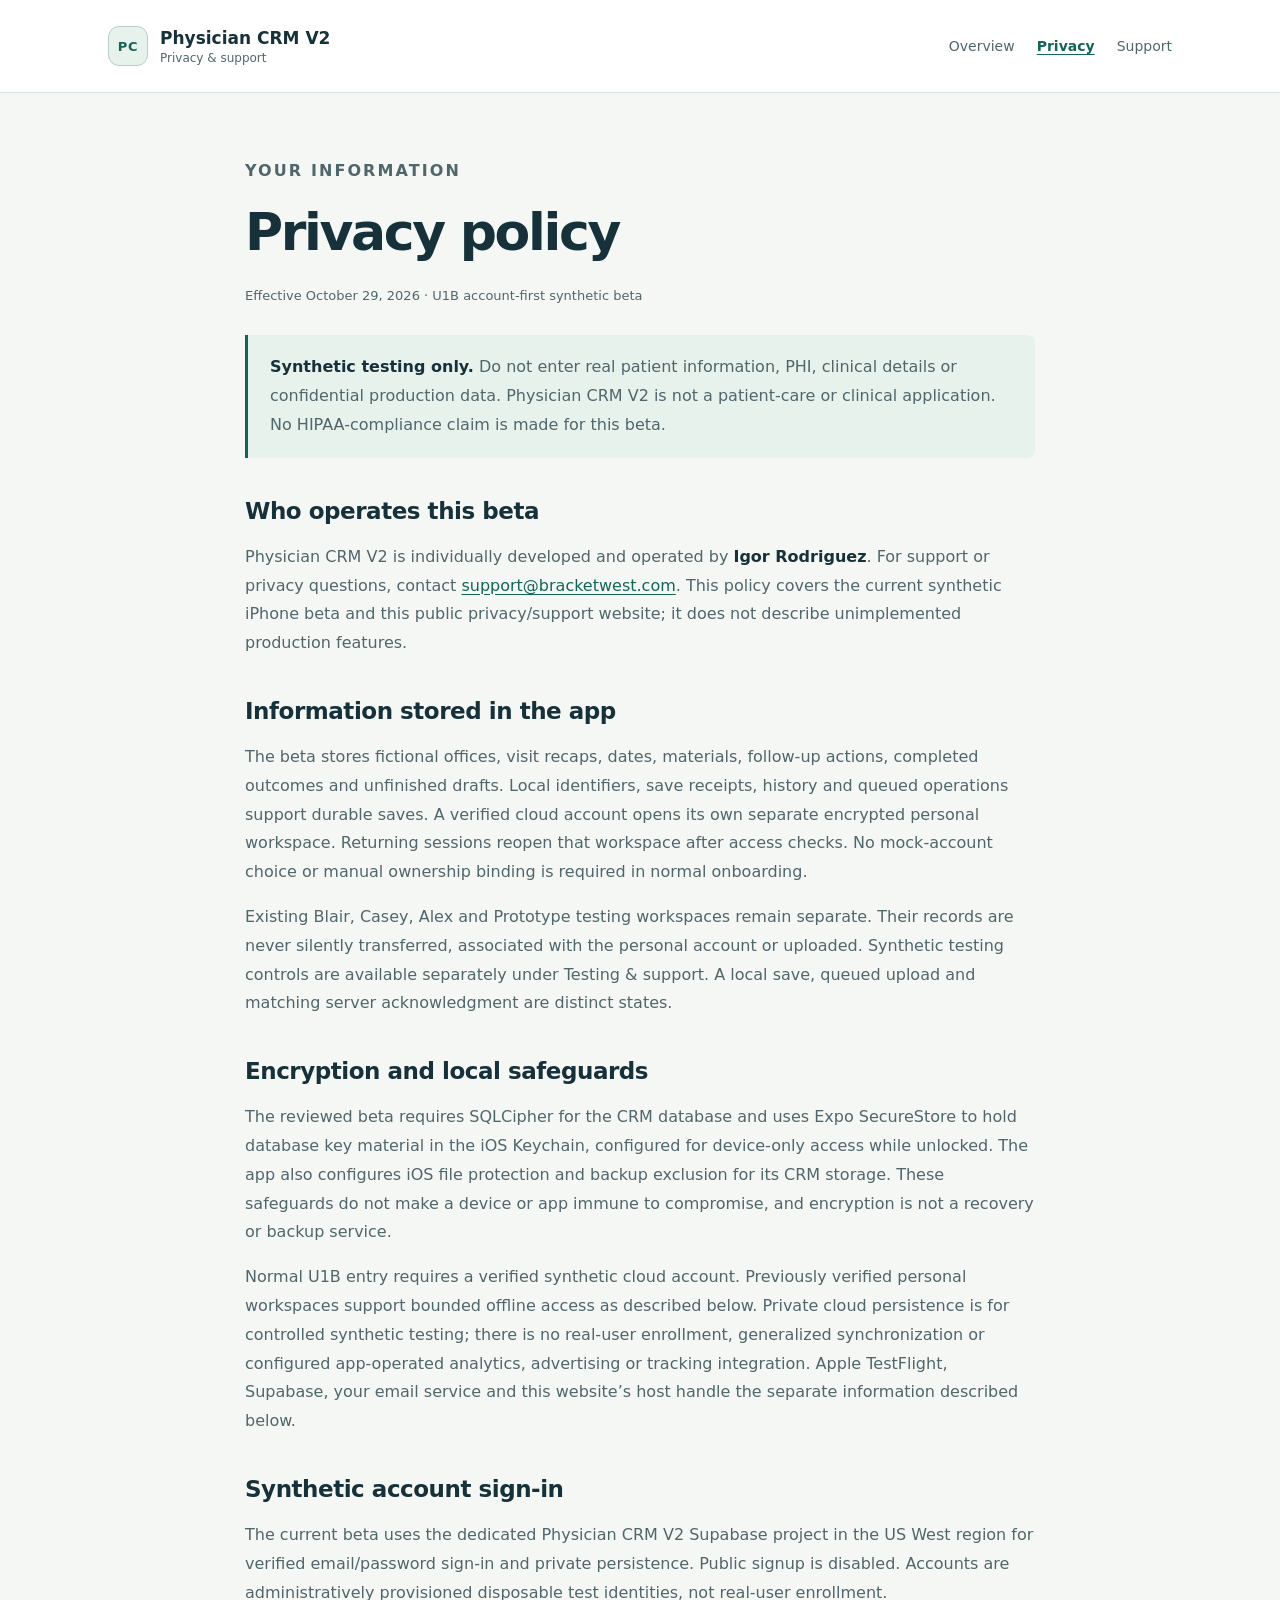
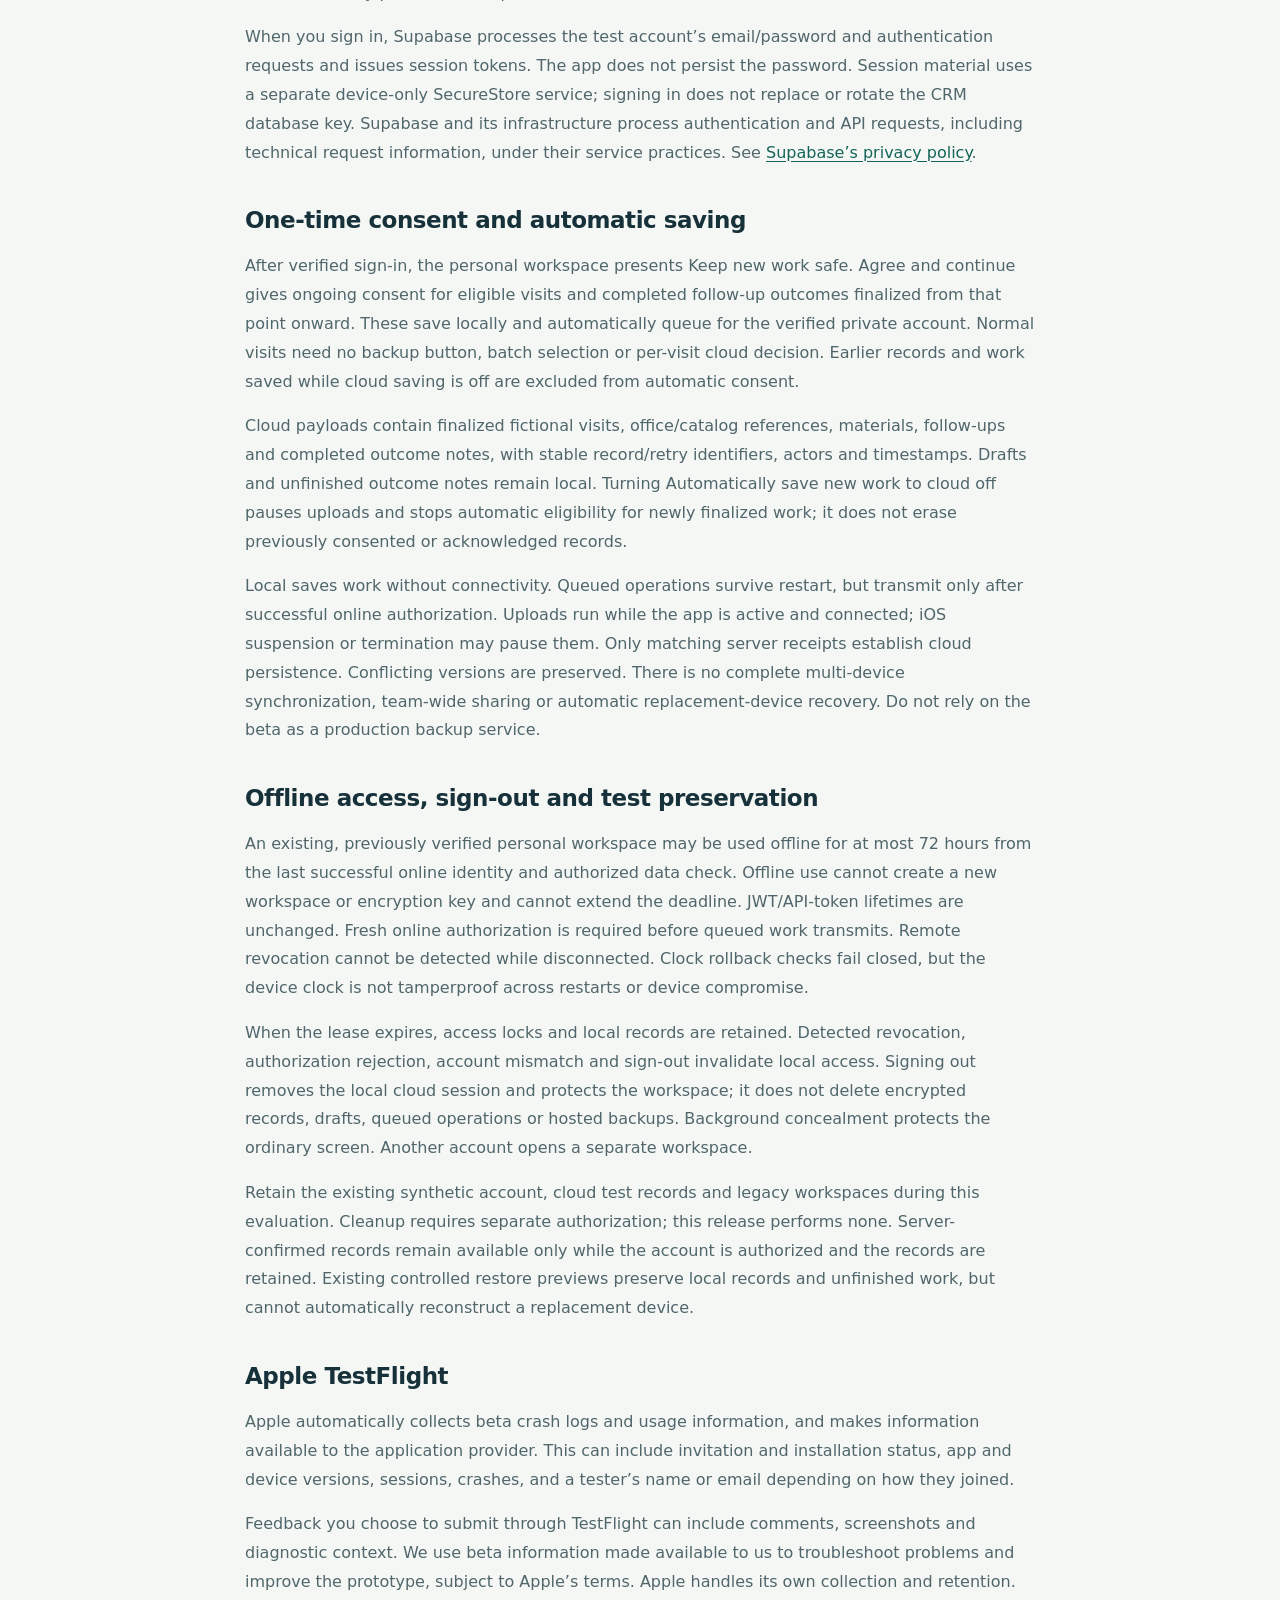
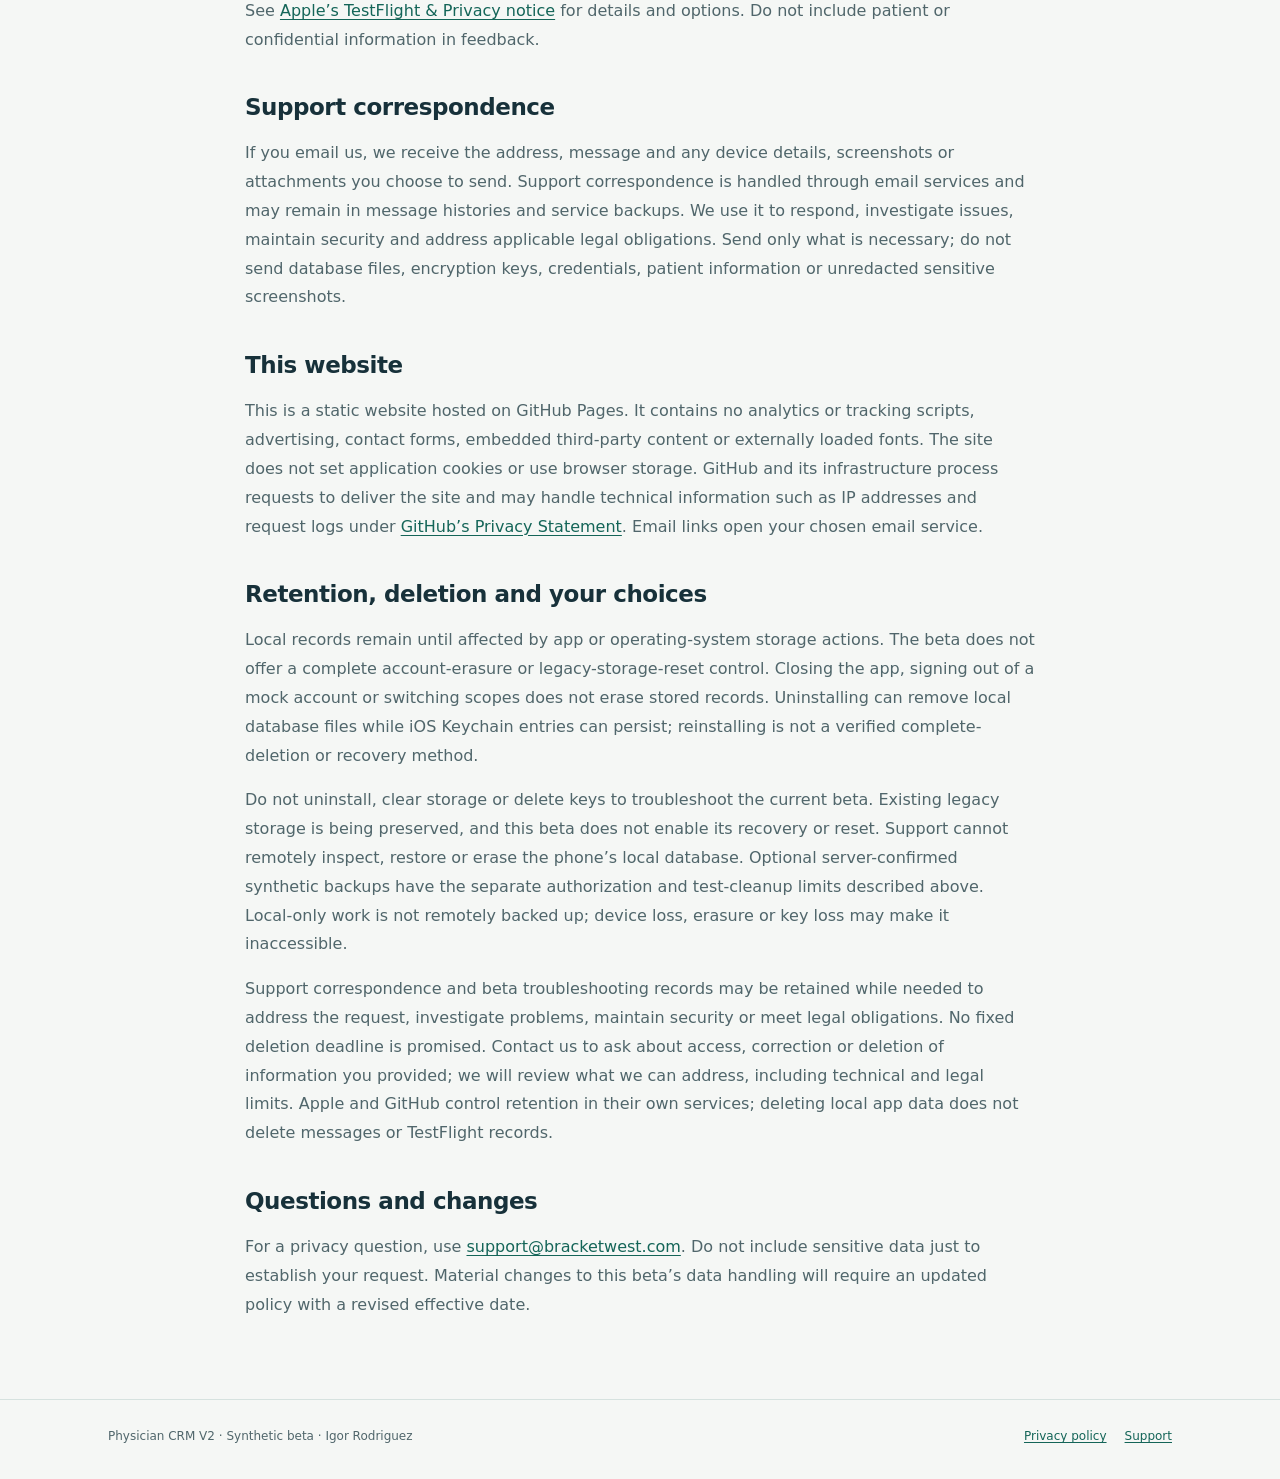
==== commit e3171659: "Describe U1B account-first consent and bounded offline access" ====
--- a/privacy/index.html
+++ b/privacy/index.html
@@ -1,14 +1,14 @@
 <!doctype html>
 <html lang="en"><head><meta charset="utf-8"><meta name="viewport" content="width=device-width, initial-scale=1"><meta name="theme-color" content="#146558"><meta name="description" content="Privacy policy for the current Physician CRM V2 synthetic beta and its support website."><meta name="referrer" content="strict-origin-when-cross-origin"><title>Privacy policy | Physician CRM V2</title><link rel="canonical" href="https://sketchiergnome0.github.io/physician-crm-v2-pages/privacy/"><link rel="icon" href="../icon.svg" type="image/svg+xml"><link rel="stylesheet" href="../style.css"></head>
 <body><a class="skip" href="#main">Skip to content</a><header><div class="shell"><a class="brand" href="../"><span class="brandmark" aria-hidden="true">PC</span><span>Physician CRM V2<small>Privacy &amp; support</small></span></a><nav aria-label="Main navigation"><a href="../">Overview</a><a href="../privacy/" aria-current="page">Privacy</a><a href="../support/">Support</a></nav></div></header><main id="main" class="shell">
-<article class="document"><p class="eyebrow">Your information</p><h1>Privacy policy</h1><p class="meta">Effective October 28, 2026 · Automatic Backup + Quick Visit synthetic beta</p>
+<article class="document"><p class="eyebrow">Your information</p><h1>Privacy policy</h1><p class="meta">Effective October 29, 2026 · U1B account-first synthetic beta</p>
 <aside class="notice"><p><strong>Synthetic testing only.</strong> Do not enter real patient information, PHI, clinical details or confidential production data. Physician CRM V2 is not a patient-care or clinical application. No HIPAA-compliance claim is made for this beta.</p></aside>
 <h2>Who operates this beta</h2><p>Physician CRM V2 is individually developed and operated by <strong>Igor Rodriguez</strong>. For support or privacy questions, contact <a href="mailto:support@bracketwest.com">support@bracketwest.com</a>. This policy covers the current synthetic iPhone beta and this public privacy/support website; it does not describe unimplemented production features.</p>
-<h2>Information stored in the app</h2><p>The beta stores information you enter in fictional CRM workflows: selected offices, visit recaps, dates and time zones, materials, follow-up actions and due dates, and unfinished drafts. Local identifiers, account scope, save receipts, history and queued operation records support reliable saves and reopening.</p><p>These records are stored in account-scoped local databases. Mock account selection is a testing control, not production authentication. Switching a mock account retains that scope’s drafts and records; it does not delete them. A local save, upload staging and server-confirmed backup are separate states. Signing in or selecting a mock account does not upload CRM records.</p>
-<h2>Encryption and local safeguards</h2><p>The reviewed beta requires SQLCipher for the CRM database and uses Expo SecureStore to hold database key material in the iOS Keychain, configured for device-only access while unlocked. The app also configures iOS file protection and backup exclusion for its CRM storage. These safeguards do not make a device or app immune to compromise, and encryption is not a recovery or backup service.</p><p>Local CRM use remains available without cloud sign-in. The current beta adds optional authentication and private cloud backup for controlled synthetic testing; there is no real-user enrollment, generalized synchronization or configured app-operated analytics, advertising or tracking integration. Apple TestFlight, Supabase, your email service and this website’s host handle the separate information described below.</p>
-<h2>Optional synthetic cloud testing</h2><p>The current beta uses the dedicated Physician CRM V2 Supabase project in the US West region for optional email/password sign-in and private backup/restore. Public signup is disabled. Accounts are administratively provisioned disposable test identities, not real-user enrollment.</p><p>When you sign in, Supabase processes the test account’s email/password and authentication requests and issues session tokens. The app does not persist the password. Session material uses a separate device-only SecureStore service; signing in does not replace or rotate the CRM database key. Supabase and its infrastructure process authentication and API requests, including technical request information, under their service practices. See <a href="https://supabase.com/privacy">Supabase’s privacy policy</a>.</p>
-<h2>Binding, consent and backup contents</h2><p>Signing in uploads no CRM records. You must explicitly bind the selected synthetic workspace to its verified cloud account. In the Automatic Backup + Quick Visit TestFlight update, automatic backup is optional and Off initially. Enabling it is a separate, one-time choice that gives ongoing consent to back up eligible work finalized while it is On. Previously finalized work, and work finalized while it is Off, still requires a separate manual review and consent before upload. The permanent workspace binding is separate from the session. Check the account and workspace before enabling or consenting; do not bind a workspace to disposable credentials without reviewing its existing work.</p><p>Consented backups contain finalized fictional visits, office/catalog references, materials, follow-up actions and completed outcome notes, with original record/retry identifiers, historical actors and timestamps. Unfinished visit drafts and unfinished outcome notes stay local. Eligible records upload while the app is active and connected; iOS suspension or termination can pause uploads until the app reopens. A local save or queued upload is not a confirmed cloud backup. Backups are scoped to the authenticated owner; there is no team-wide record sharing or automatic synchronization. Retries use stable identities and do not silently replace conflicting versions. Cloud backup is not guaranteed immediate disaster recovery or a production backup service.</p>
-<h2>Cloud sign-out and test cleanup</h2><p>Turning automatic backup Off stops newly finalized work from receiving automatic upload consent; it does not revoke consent already used for work finalized while it was On. Cloud sign-out removes the app’s cloud session on that device. It does not erase the encrypted local CRM database, permanent binding, staged work or hosted backups. Session revocation and access-token expiry are distinct. The ordinary backup client cannot delete existing cloud rows. After controlled acceptance testing, the operator revokes disposable sessions, removes only authorized synthetic account/record fixtures and verifies cleanup. No real-user or production-data retention service is offered.</p><p>A server-confirmed record is available for authorized read/restore only while its account remains authorized and the record is retained. Records removed during test cleanup are no longer restorable. Restore previews are validated and additions preserve existing local records and unfinished work. Do not rely on this synthetic beta for production records.</p>
+<h2>Information stored in the app</h2><p>The beta stores fictional offices, visit recaps, dates, materials, follow-up actions, completed outcomes and unfinished drafts. Local identifiers, save receipts, history and queued operations support durable saves. A verified cloud account opens its own separate encrypted personal workspace. Returning sessions reopen that workspace after access checks. No mock-account choice or manual ownership binding is required in normal onboarding.</p><p>Existing Blair, Casey, Alex and Prototype testing workspaces remain separate. Their records are never silently transferred, associated with the personal account or uploaded. Synthetic testing controls are available separately under Testing &amp; support. A local save, queued upload and matching server acknowledgment are distinct states.</p>
+<h2>Encryption and local safeguards</h2><p>The reviewed beta requires SQLCipher for the CRM database and uses Expo SecureStore to hold database key material in the iOS Keychain, configured for device-only access while unlocked. The app also configures iOS file protection and backup exclusion for its CRM storage. These safeguards do not make a device or app immune to compromise, and encryption is not a recovery or backup service.</p><p>Normal U1B entry requires a verified synthetic cloud account. Previously verified personal workspaces support bounded offline access as described below. Private cloud persistence is for controlled synthetic testing; there is no real-user enrollment, generalized synchronization or configured app-operated analytics, advertising or tracking integration. Apple TestFlight, Supabase, your email service and this website’s host handle the separate information described below.</p>
+<h2>Synthetic account sign-in</h2><p>The current beta uses the dedicated Physician CRM V2 Supabase project in the US West region for verified email/password sign-in and private persistence. Public signup is disabled. Accounts are administratively provisioned disposable test identities, not real-user enrollment.</p><p>When you sign in, Supabase processes the test account’s email/password and authentication requests and issues session tokens. The app does not persist the password. Session material uses a separate device-only SecureStore service; signing in does not replace or rotate the CRM database key. Supabase and its infrastructure process authentication and API requests, including technical request information, under their service practices. See <a href="https://supabase.com/privacy">Supabase’s privacy policy</a>.</p>
+<h2>One-time consent and automatic saving</h2><p>After verified sign-in, the personal workspace presents Keep new work safe. Agree and continue gives ongoing consent for eligible visits and completed follow-up outcomes finalized from that point onward. These save locally and automatically queue for the verified private account. Normal visits need no backup button, batch selection or per-visit cloud decision. Earlier records and work saved while cloud saving is off are excluded from automatic consent.</p><p>Cloud payloads contain finalized fictional visits, office/catalog references, materials, follow-ups and completed outcome notes, with stable record/retry identifiers, actors and timestamps. Drafts and unfinished outcome notes remain local. Turning Automatically save new work to cloud off pauses uploads and stops automatic eligibility for newly finalized work; it does not erase previously consented or acknowledged records.</p><p>Local saves work without connectivity. Queued operations survive restart, but transmit only after successful online authorization. Uploads run while the app is active and connected; iOS suspension or termination may pause them. Only matching server receipts establish cloud persistence. Conflicting versions are preserved. There is no complete multi-device synchronization, team-wide sharing or automatic replacement-device recovery. Do not rely on the beta as a production backup service.</p>
+<h2>Offline access, sign-out and test preservation</h2><p>An existing, previously verified personal workspace may be used offline for at most 72 hours from the last successful online identity and authorized data check. Offline use cannot create a new workspace or encryption key and cannot extend the deadline. JWT/API-token lifetimes are unchanged. Fresh online authorization is required before queued work transmits. Remote revocation cannot be detected while disconnected. Clock rollback checks fail closed, but the device clock is not tamperproof across restarts or device compromise.</p><p>When the lease expires, access locks and local records are retained. Detected revocation, authorization rejection, account mismatch and sign-out invalidate local access. Signing out removes the local cloud session and protects the workspace; it does not delete encrypted records, drafts, queued operations or hosted backups. Background concealment protects the ordinary screen. Another account opens a separate workspace.</p><p>Retain the existing synthetic account, cloud test records and legacy workspaces during this evaluation. Cleanup requires separate authorization; this release performs none. Server-confirmed records remain available only while the account is authorized and the records are retained. Existing controlled restore previews preserve local records and unfinished work, but cannot automatically reconstruct a replacement device.</p>
 <h2>Apple TestFlight</h2><p>Apple automatically collects beta crash logs and usage information, and makes information available to the application provider. This can include invitation and installation status, app and device versions, sessions, crashes, and a tester’s name or email depending on how they joined.</p><p>Feedback you choose to submit through TestFlight can include comments, screenshots and diagnostic context. We use beta information made available to us to troubleshoot problems and improve the prototype, subject to Apple’s terms. Apple handles its own collection and retention. See <a href="https://www.apple.com/legal/privacy/data/en/test-flight/">Apple’s TestFlight &amp; Privacy notice</a> for details and options. Do not include patient or confidential information in feedback.</p>
 <h2>Support correspondence</h2><p>If you email us, we receive the address, message and any device details, screenshots or attachments you choose to send. Support correspondence is handled through email services and may remain in message histories and service backups. We use it to respond, investigate issues, maintain security and address applicable legal obligations. Send only what is necessary; do not send database files, encryption keys, credentials, patient information or unredacted sensitive screenshots.</p>
 <h2>This website</h2><p>This is a static website hosted on GitHub Pages. It contains no analytics or tracking scripts, advertising, contact forms, embedded third-party content or externally loaded fonts. The site does not set application cookies or use browser storage. GitHub and its infrastructure process requests to deliver the site and may handle technical information such as IP addresses and request logs under <a href="https://docs.github.com/en/site-policy/privacy-policies/github-general-privacy-statement">GitHub’s Privacy Statement</a>. Email links open your chosen email service.</p>
